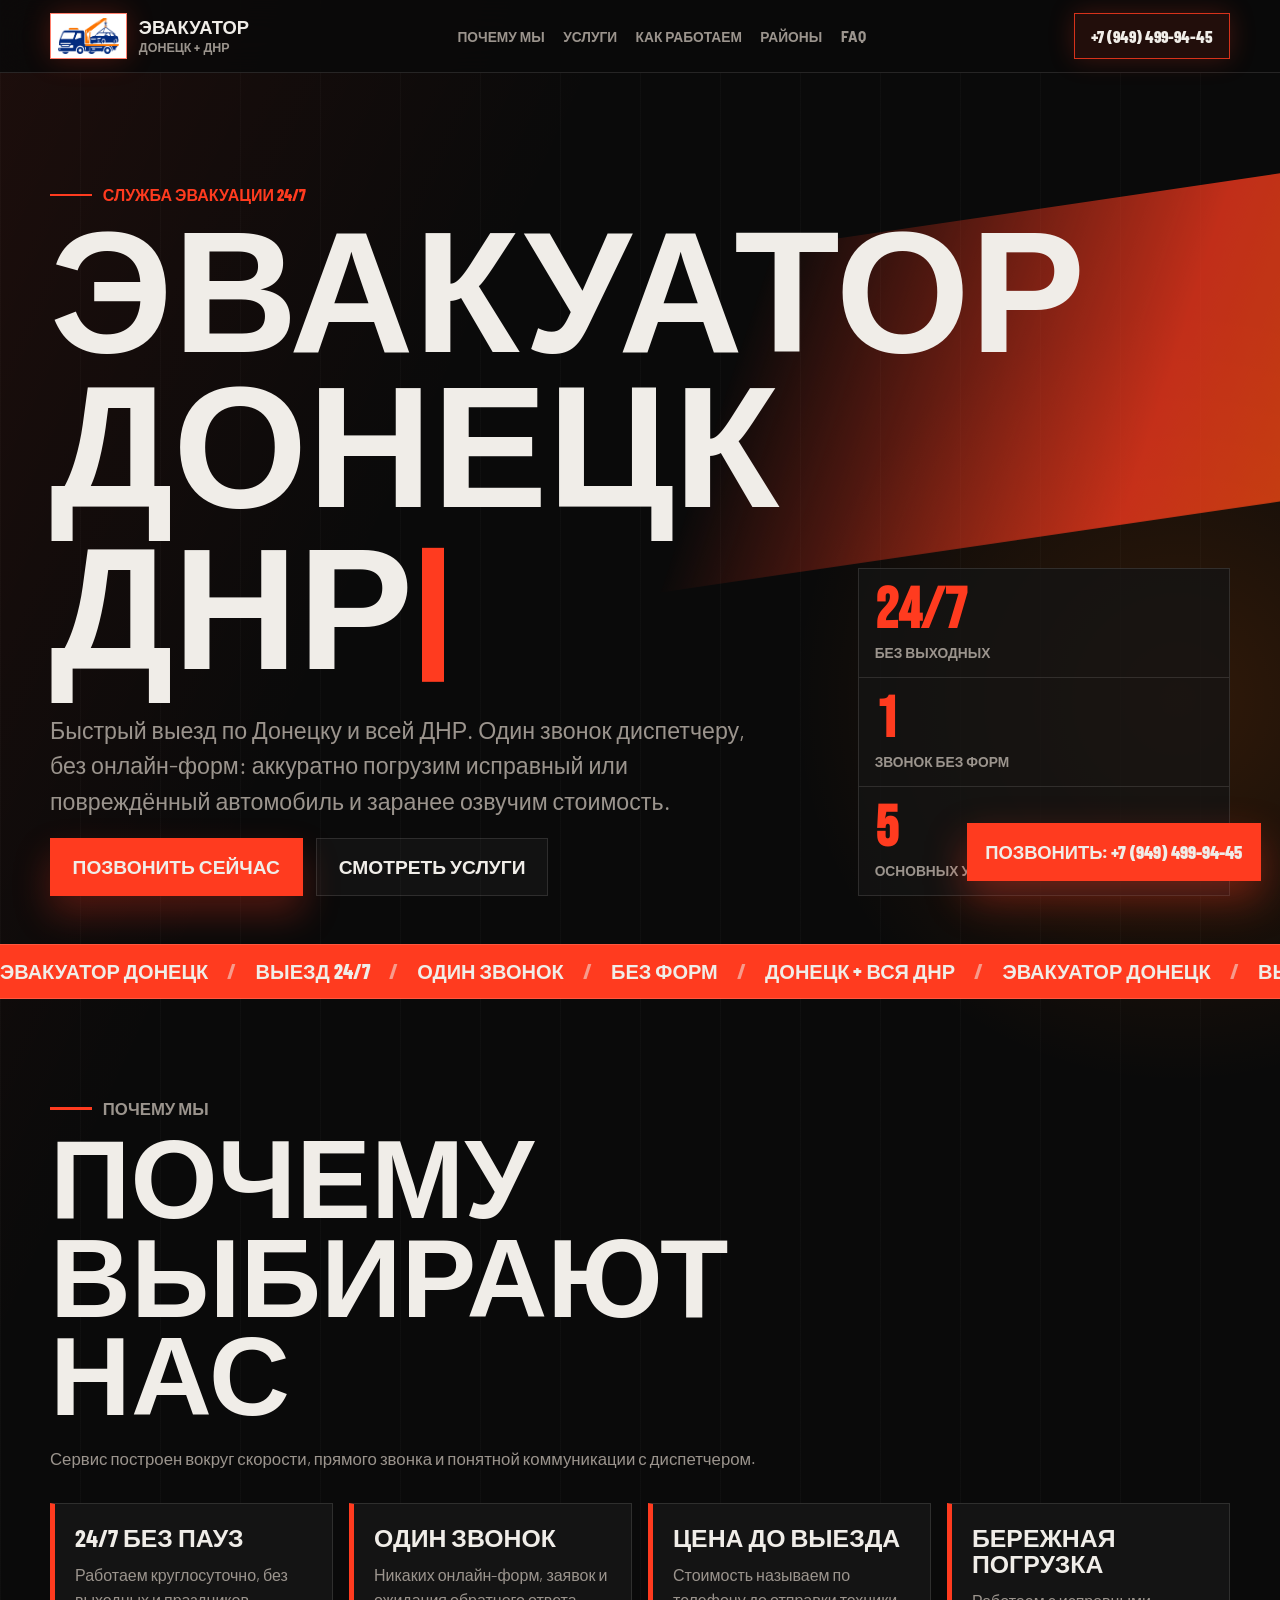
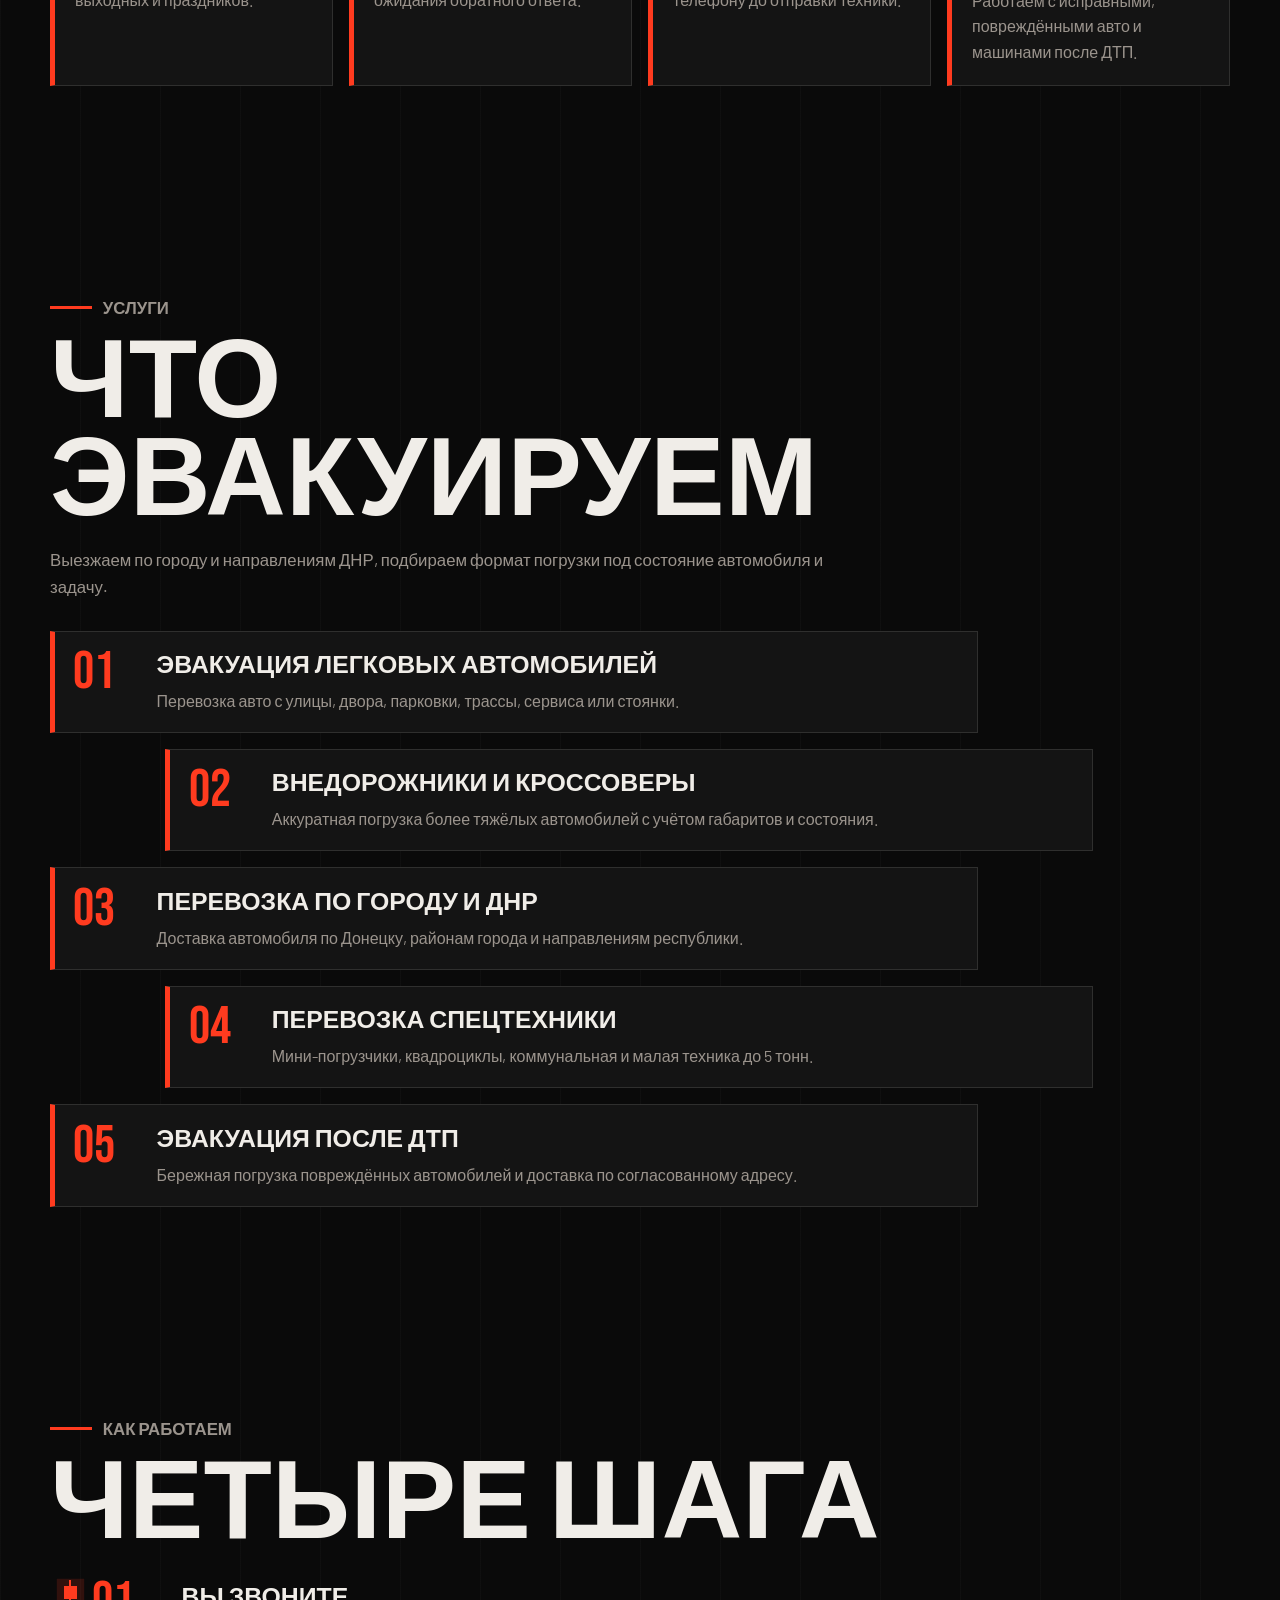
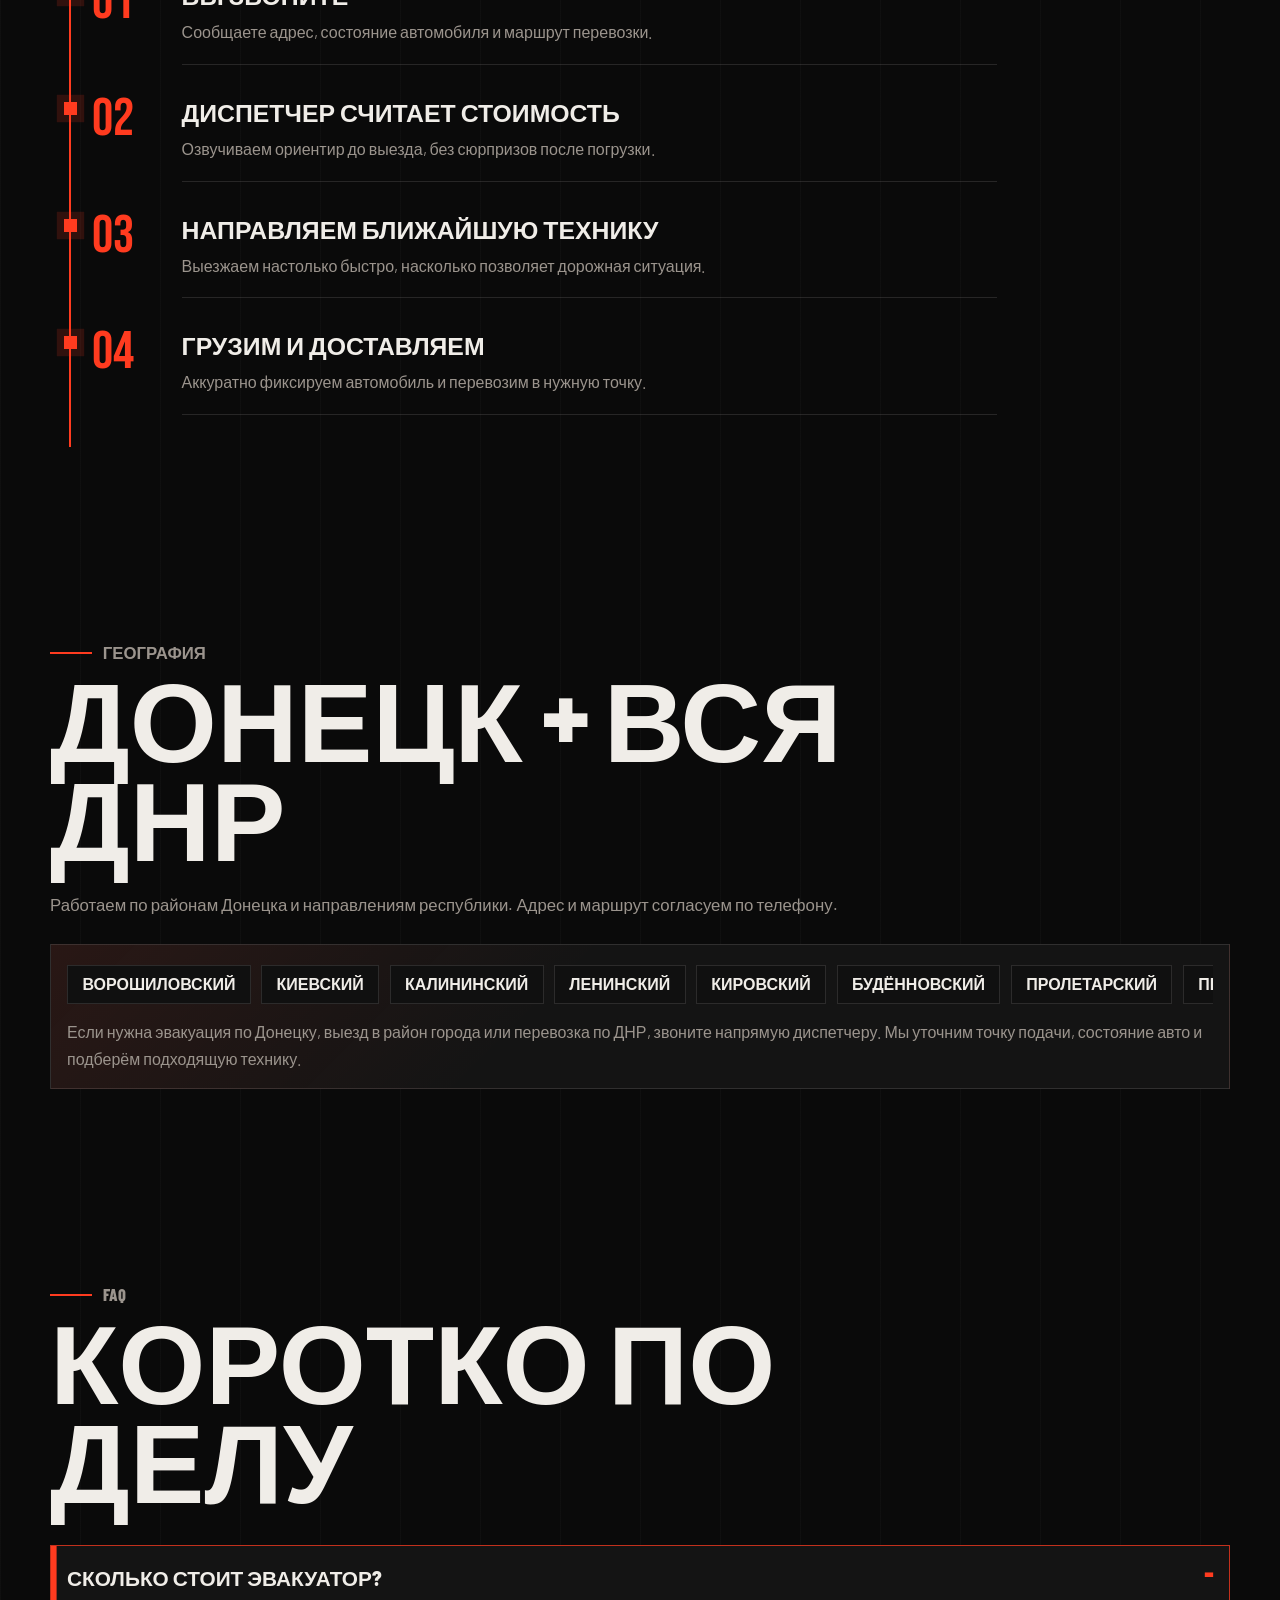
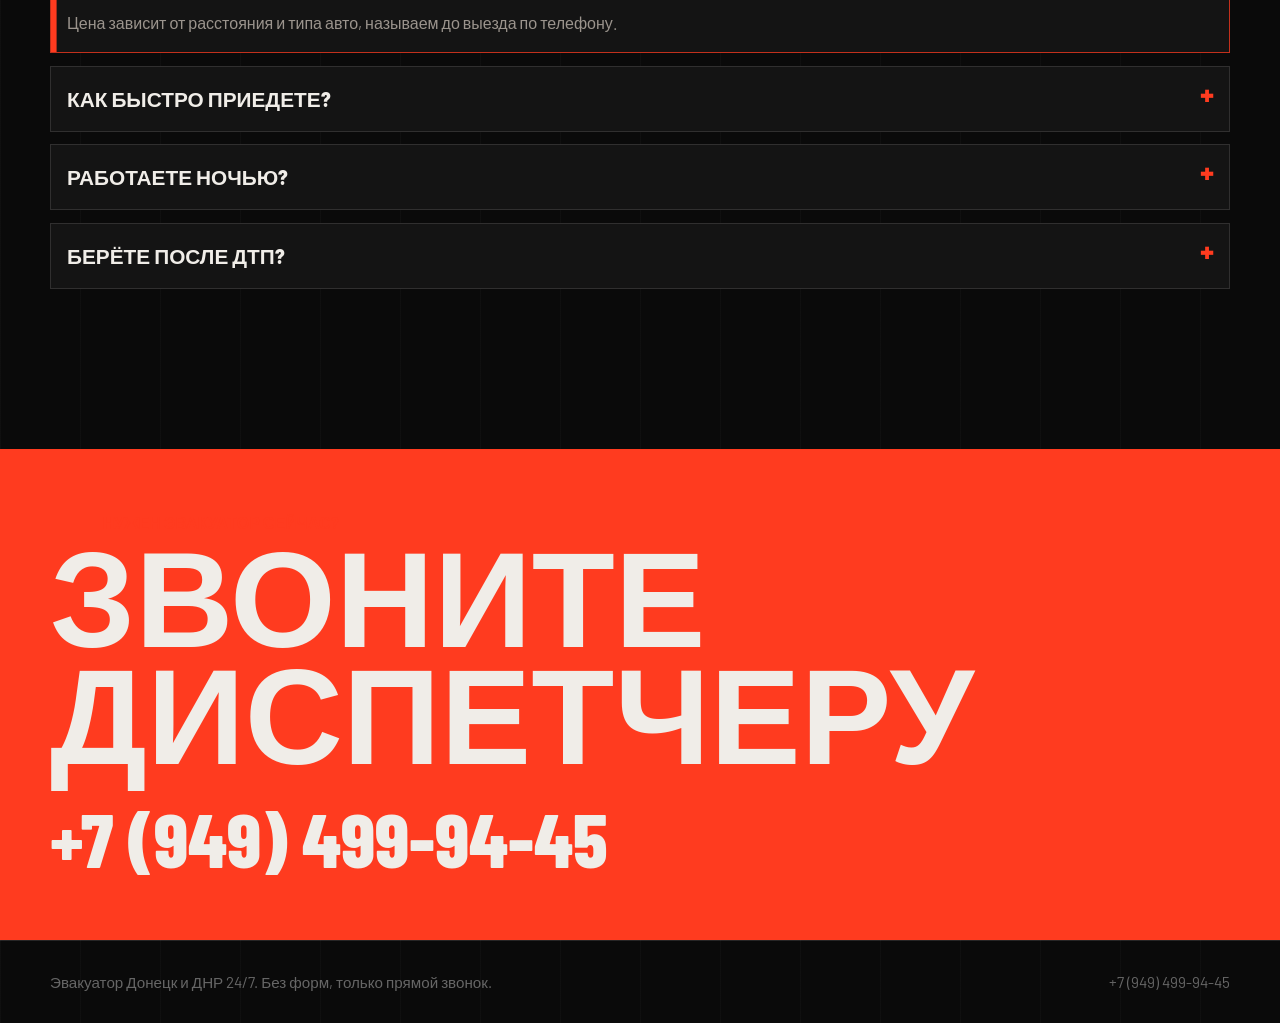
==== index.html @ bfc5733e "Point site metadata to evakuatordn.ru" ====
<!DOCTYPE html>
<html lang="ru">
<head>
  <meta charset="UTF-8">
  <meta name="viewport" content="width=device-width, initial-scale=1.0">
  <title>Эвакуатор Донецк и ДНР 24/7 | +7 (949) 499-94-45</title>
  <meta name="description" content="Эвакуатор в Донецке и по всей ДНР 24/7. Легковые авто, кроссоверы, спецтехника до 5 тонн, эвакуация после ДТП. Один звонок: +7 (949) 499-94-45.">
  <meta name="robots" content="index,follow">
  <meta name="theme-color" content="#0a0a0a">
  <link rel="canonical" href="https://evakuatordn.ru/">
  <meta property="og:locale" content="ru_RU">
  <meta property="og:type" content="website">
  <meta property="og:title" content="Эвакуатор Донецк и ДНР 24/7">
  <meta property="og:description" content="Быстрый выезд, честная стоимость до выезда, аккуратная погрузка. Телефон: +7 (949) 499-94-45.">
  <meta property="og:url" content="https://evakuatordn.ru/">
  <meta property="og:site_name" content="Эвакуатор Донецк и ДНР">
  <meta property="og:image" content="assets/client-logo.png">
  <meta name="twitter:card" content="summary">
  <meta name="twitter:title" content="Эвакуатор Донецк и ДНР 24/7">
  <meta name="twitter:description" content="Один звонок, без форм и заявок. +7 (949) 499-94-45.">
  <link rel="icon" href="favicon.ico" sizes="any">
  <link rel="shortcut icon" href="favicon.ico" type="image/x-icon">
  <link rel="icon" type="image/png" sizes="120x120" href="favicon-120x120.png">
  <link rel="icon" type="image/png" sizes="48x48" href="favicon-48x48.png">
  <link rel="icon" type="image/png" sizes="32x32" href="favicon-32x32.png">
  <link rel="icon" type="image/png" sizes="16x16" href="favicon-16x16.png">
  <link rel="apple-touch-icon" sizes="180x180" href="apple-touch-icon.png">
  <link rel="manifest" href="site.webmanifest">
  <link rel="preconnect" href="https://fonts.googleapis.com">
  <link rel="preconnect" href="https://fonts.gstatic.com" crossorigin>
  <link href="https://fonts.googleapis.com/css2?family=Barlow:wght@400;500;600;700;800&family=Barlow+Condensed:wght@600;700;800&family=Bebas+Neue&display=swap" rel="stylesheet">
  <script type="application/ld+json">
    {
      "@context": "https://schema.org",
      "@type": "LocalBusiness",
      "name": "Эвакуатор Донецк и ДНР 24/7",
      "telephone": "+79494999445",
      "areaServed": ["Донецк", "ДНР"],
      "openingHours": "Mo-Su 00:00-23:59",
      "description": "Круглосуточная служба эвакуации автомобилей в Донецке и по всей ДНР.",
      "url": "https://evakuatordn.ru/"
    }
  </script>
  <style>
    :root {
      --bg: #0a0a0a;
      --surface: #141414;
      --surface-2: #1e1e1e;
      --red: #ff3b1f;
      --orange: #ff6b00;
      --text: #f0ede8;
      --muted: #9b948d;
      --dim: #666;
      --line: rgba(240, 237, 232, 0.12);
      --shadow: 0 26px 70px rgba(0, 0, 0, 0.45);
      --container: 1180px;
    }

    * {
      box-sizing: border-box;
    }

    html {
      scroll-behavior: smooth;
      background: var(--bg);
    }

    body {
      margin: 0;
      min-width: 320px;
      overflow-x: hidden;
      color: var(--text);
      font-family: "Barlow", Arial, sans-serif;
      background:
        linear-gradient(115deg, rgba(255, 59, 31, 0.08), transparent 36rem),
        repeating-linear-gradient(90deg, rgba(255, 255, 255, 0.025) 0 1px, transparent 1px 5rem),
        radial-gradient(circle at 92% 12%, rgba(255, 107, 0, 0.16), transparent 24rem),
        var(--bg);
    }

    body::before {
      content: "";
      position: fixed;
      inset: 0;
      z-index: -1;
      pointer-events: none;
      background:
        linear-gradient(135deg, transparent 0 48%, rgba(255, 59, 31, 0.12) 48% 49.4%, transparent 49.4% 100%),
        linear-gradient(45deg, transparent 0 61%, rgba(255, 107, 0, 0.08) 61% 62.2%, transparent 62.2% 100%);
      opacity: 0.82;
    }

    a {
      color: inherit;
      text-decoration: none;
    }

    button {
      font: inherit;
    }

    p,
    h1,
    h2,
    h3 {
      margin: 0;
    }

    .wrap {
      width: min(var(--container), calc(100% - 1.5rem));
      margin: 0 auto;
    }

    .site-header {
      position: sticky;
      top: 0;
      z-index: 20;
      border-bottom: 1px solid var(--line);
      background: rgba(10, 10, 10, 0.86);
      backdrop-filter: blur(18px);
    }

    .header-inner {
      display: flex;
      align-items: center;
      justify-content: space-between;
      gap: 1rem;
      min-height: 4.5rem;
    }

    .brand {
      display: inline-flex;
      align-items: center;
      gap: 0.75rem;
      min-width: 0;
    }

    .brand-mark {
      display: grid;
      place-items: center;
      width: 4.8rem;
      height: 2.85rem;
      flex: 0 0 4.8rem;
      border: 1px solid rgba(255, 59, 31, 0.65);
      background: #fff;
      box-shadow: 0 0 28px rgba(255, 59, 31, 0.24);
    }

    .brand svg {
      width: 1.55rem;
      height: 1.55rem;
      fill: none;
      stroke: var(--text);
      stroke-width: 2.2;
      stroke-linecap: round;
      stroke-linejoin: round;
    }

    .brand-mark img {
      width: 4.25rem;
      height: 2.25rem;
      object-fit: contain;
      display: block;
    }

    .brand-text {
      display: grid;
      line-height: 1;
    }

    .brand-text strong {
      font-family: "Barlow Condensed", Arial, sans-serif;
      font-size: 1.15rem;
      text-transform: uppercase;
    }

    .brand-text span {
      margin-top: 0.28rem;
      color: var(--muted);
      font-size: 0.78rem;
      font-weight: 700;
      text-transform: uppercase;
    }

    .nav {
      display: none;
      align-items: center;
      gap: 1.15rem;
      color: var(--muted);
      font-size: 0.86rem;
      font-weight: 800;
      text-transform: uppercase;
    }

    .nav a {
      transition: color 0.2s ease;
    }

    .nav a:hover,
    .nav a:focus-visible {
      color: var(--text);
    }

    .call-link {
      display: inline-flex;
      align-items: center;
      justify-content: center;
      min-height: 2.8rem;
      padding: 0.78rem 1rem;
      border: 1px solid rgba(255, 59, 31, 0.82);
      background: rgba(255, 59, 31, 0.1);
      color: var(--text);
      font-family: "Barlow Condensed", Arial, sans-serif;
      font-size: 1.05rem;
      font-weight: 800;
      box-shadow: 0 0 26px rgba(255, 59, 31, 0.22);
      white-space: nowrap;
      transition: transform 0.2s ease, background 0.2s ease, border-color 0.2s ease;
    }

    .call-link:hover,
    .call-link:focus-visible {
      transform: translateY(-2px);
      background: var(--red);
      border-color: var(--red);
    }

    .hero {
      position: relative;
      min-height: calc(100svh - 4.5rem);
      display: grid;
      align-content: center;
      padding: clamp(3rem, 11vw, 7rem) 0 3rem;
      overflow: hidden;
    }

    .hero::before {
      content: "";
      position: absolute;
      top: 12%;
      right: -26%;
      width: 68%;
      height: 40%;
      background: linear-gradient(90deg, transparent, var(--red), var(--orange));
      transform: skewX(-26deg) rotate(-9deg);
      opacity: 0.75;
      filter: blur(0.2px);
    }

    .hero-grid {
      position: relative;
      z-index: 1;
      display: grid;
      gap: 2rem;
    }

    .hero-copy {
      display: grid;
      align-content: center;
      gap: 1.1rem;
    }

    .kicker {
      display: inline-flex;
      align-items: center;
      gap: 0.7rem;
      color: var(--red);
      font-family: "Barlow Condensed", Arial, sans-serif;
      font-size: 1rem;
      font-weight: 800;
      text-transform: uppercase;
    }

    .kicker::before {
      content: "";
      width: 2.6rem;
      height: 0.18rem;
      background: var(--red);
    }

    .hero h1 {
      max-width: 10.5ch;
      font-family: "Bebas Neue", Impact, sans-serif;
      font-size: clamp(4.6rem, 15.5vw, 10.8rem);
      line-height: 0.9;
      text-transform: uppercase;
    }

    .cursor {
      display: inline-block;
      width: 0.13em;
      height: 0.78em;
      margin-left: 0.05em;
      background: var(--red);
      animation: blink 0.85s step-end infinite;
      transform: translateY(0.08em);
    }

    .hero-lead {
      max-width: 46rem;
      color: var(--muted);
      font-size: clamp(1.08rem, 3.4vw, 1.45rem);
      line-height: 1.55;
    }

    .hero-actions {
      display: flex;
      flex-wrap: wrap;
      gap: 0.85rem;
    }

    .btn {
      display: inline-flex;
      align-items: center;
      justify-content: center;
      min-height: 3.65rem;
      padding: 1rem 1.35rem;
      border: 1px solid transparent;
      font-family: "Barlow Condensed", Arial, sans-serif;
      font-size: 1.2rem;
      font-weight: 800;
      text-transform: uppercase;
      transition: transform 0.2s ease, border-color 0.2s ease, background 0.2s ease;
    }

    .btn-primary {
      background: var(--red);
      color: var(--text);
      box-shadow: 0 18px 36px rgba(255, 59, 31, 0.28);
    }

    .btn-secondary {
      border-color: var(--line);
      background: rgba(255, 255, 255, 0.03);
      color: var(--text);
    }

    .btn:hover,
    .btn:focus-visible {
      transform: translateY(-3px);
      border-color: var(--red);
    }

    .hero-stats {
      display: grid;
      grid-template-columns: repeat(3, minmax(0, 1fr));
      border: 1px solid var(--line);
      background: rgba(20, 20, 20, 0.78);
    }

    .hero-stat {
      padding: 1rem;
      border-right: 1px solid var(--line);
    }

    .hero-stat:last-child {
      border-right: 0;
    }

    .hero-stat strong {
      display: block;
      color: var(--red);
      font-family: "Bebas Neue", Impact, sans-serif;
      font-size: clamp(2rem, 7vw, 3.6rem);
      line-height: 0.9;
    }

    .hero-stat span {
      display: block;
      margin-top: 0.45rem;
      color: var(--muted);
      font-size: 0.86rem;
      font-weight: 700;
      text-transform: uppercase;
    }

    .marquee {
      overflow: hidden;
      border-block: 1px solid rgba(255, 255, 255, 0.14);
      background: var(--red);
      color: var(--text);
    }

    .marquee-track {
      display: flex;
      width: max-content;
      animation: marquee 18s linear infinite;
      will-change: transform;
    }

    .marquee-group {
      display: flex;
      align-items: center;
      gap: 1.2rem;
      padding: 0.9rem 1.2rem 0.82rem 0;
      flex: 0 0 auto;
      font-family: "Barlow Condensed", Arial, sans-serif;
      font-size: 1.25rem;
      font-weight: 800;
      text-transform: uppercase;
      white-space: nowrap;
    }

    .marquee-group span::after {
      content: "/";
      margin-left: 1.2rem;
      color: rgba(240, 237, 232, 0.54);
    }

    section {
      padding: clamp(3.5rem, 10vw, 6rem) 0;
      scroll-margin-top: 5.2rem;
    }

    .section-head {
      display: grid;
      gap: 0.85rem;
      max-width: 52rem;
      margin-bottom: 1.6rem;
    }

    .section-head h2 {
      font-family: "Bebas Neue", Impact, sans-serif;
      font-size: clamp(3rem, 12vw, 7rem);
      line-height: 0.88;
      text-transform: uppercase;
    }

    .section-head p {
      color: var(--muted);
      font-size: 1.05rem;
      line-height: 1.65;
    }

    .why-row,
    .services-list {
      display: flex;
      gap: 1rem;
      overflow-x: auto;
      padding: 0.25rem 0 1rem;
      scroll-snap-type: x mandatory;
    }

    .why-row::-webkit-scrollbar,
    .services-list::-webkit-scrollbar {
      height: 0.55rem;
    }

    .why-row::-webkit-scrollbar-thumb,
    .services-list::-webkit-scrollbar-thumb {
      background: var(--red);
    }

    .why-card,
    .service-card {
      position: relative;
      min-width: min(20rem, 84vw);
      scroll-snap-align: start;
      border: 1px solid var(--line);
      border-left: 0.35rem solid var(--red);
      background: var(--surface);
      transition: transform 0.22s ease, border-color 0.22s ease, background 0.22s ease;
    }

    .why-card {
      padding: 1.25rem;
    }

    .why-card:hover,
    .service-card:hover {
      transform: translateX(0.35rem);
      border-left-color: var(--orange);
      background: var(--surface-2);
    }

    .why-card strong,
    .service-card h3 {
      display: block;
      font-family: "Barlow Condensed", Arial, sans-serif;
      font-size: 1.55rem;
      line-height: 1.05;
      text-transform: uppercase;
    }

    .why-card p,
    .service-card p {
      margin-top: 0.75rem;
      color: var(--muted);
      line-height: 1.6;
    }

    .service-card {
      display: grid;
      grid-template-columns: 4.2rem minmax(0, 1fr);
      gap: 1rem;
      min-width: min(31rem, 88vw);
      padding: 1.15rem;
    }

    .service-num,
    .timeline-num {
      color: var(--red);
      font-family: "Bebas Neue", Impact, sans-serif;
      font-size: 3.3rem;
      line-height: 0.85;
    }

    .timeline {
      display: grid;
      gap: 0;
      border-left: 2px solid var(--red);
      margin-left: 1.2rem;
    }

    .timeline-item {
      position: relative;
      display: grid;
      grid-template-columns: 4.6rem minmax(0, 1fr);
      gap: 1rem;
      padding: 0 0 2rem 1.3rem;
    }

    .timeline-item::before {
      content: "";
      position: absolute;
      left: -0.47rem;
      top: 0.35rem;
      width: 0.82rem;
      height: 0.82rem;
      background: var(--red);
      box-shadow: 0 0 0 0.45rem rgba(255, 59, 31, 0.16);
    }

    .timeline-copy {
      padding-bottom: 1.2rem;
      border-bottom: 1px solid var(--line);
    }

    .timeline-copy h3 {
      font-family: "Barlow Condensed", Arial, sans-serif;
      font-size: 1.55rem;
      text-transform: uppercase;
    }

    .timeline-copy p {
      margin-top: 0.5rem;
      color: var(--muted);
      line-height: 1.6;
    }

    .coverage-panel {
      border: 1px solid var(--line);
      background:
        linear-gradient(135deg, rgba(255, 59, 31, 0.09), transparent 42%),
        var(--surface);
      padding: 1rem;
    }

    .districts {
      display: flex;
      gap: 0.65rem;
      overflow-x: auto;
      padding: 0.2rem 0 0.95rem;
      white-space: nowrap;
    }

    .districts span {
      display: inline-flex;
      align-items: center;
      min-height: 2.45rem;
      padding: 0.55rem 0.9rem;
      border: 1px solid var(--line);
      background: #101010;
      color: var(--text);
      font-family: "Barlow Condensed", Arial, sans-serif;
      font-weight: 800;
      text-transform: uppercase;
    }

    .coverage-panel p {
      color: var(--muted);
      line-height: 1.65;
    }

    .faq-list {
      display: grid;
      gap: 0.8rem;
    }

    .faq-item {
      border: 1px solid var(--line);
      background: var(--surface);
    }

    .faq-item summary {
      position: relative;
      display: flex;
      align-items: center;
      justify-content: space-between;
      gap: 1rem;
      padding: 1rem;
      cursor: pointer;
      font-family: "Barlow Condensed", Arial, sans-serif;
      font-size: 1.3rem;
      font-weight: 800;
      text-transform: uppercase;
      list-style: none;
    }

    .faq-item summary::-webkit-details-marker {
      display: none;
    }

    .faq-item summary::after {
      content: "+";
      color: var(--red);
      font-family: "Bebas Neue", Impact, sans-serif;
      font-size: 2rem;
      line-height: 1;
    }

    .faq-item[open] {
      border-color: rgba(255, 59, 31, 0.74);
      box-shadow: inset 0.35rem 0 0 var(--red);
    }

    .faq-item[open] summary::after {
      content: "-";
    }

    .faq-item p {
      padding: 0 1rem 1rem;
      color: var(--muted);
      line-height: 1.6;
    }

    .final-cta {
      margin: clamp(2rem, 7vw, 4rem) 0 0;
      padding: clamp(2rem, 8vw, 4rem) 0;
      background: var(--red);
      color: var(--text);
    }

    .cta-inner {
      display: grid;
      gap: 1rem;
    }

    .final-cta h2 {
      font-family: "Bebas Neue", Impact, sans-serif;
      font-size: clamp(3.2rem, 14vw, 8.5rem);
      line-height: 0.86;
      text-transform: uppercase;
    }

    .final-phone {
      display: inline-flex;
      width: max-content;
      max-width: 100%;
      color: var(--text);
      font-family: "Barlow Condensed", Arial, sans-serif;
      font-size: clamp(2rem, 8vw, 4.8rem);
      font-weight: 800;
      line-height: 1;
      overflow-wrap: anywhere;
    }

    .site-footer {
      padding: 2rem 0 6rem;
      border-top: 1px solid var(--line);
      color: var(--dim);
      font-size: 0.95rem;
    }

    .footer-inner {
      display: grid;
      gap: 0.65rem;
    }

    .mobile-call {
      position: fixed;
      left: auto;
      right: 1rem;
      bottom: 1rem;
      z-index: 30;
      display: inline-flex;
      align-items: center;
      justify-content: center;
      min-height: 3.6rem;
      padding: 0.9rem 1.15rem;
      background: var(--red);
      color: var(--text);
      font-family: "Barlow Condensed", Arial, sans-serif;
      font-size: 1.15rem;
      font-weight: 800;
      text-transform: uppercase;
      white-space: nowrap;
      box-shadow: 0 18px 40px rgba(255, 59, 31, 0.38);
      transition: transform 0.2s ease, background 0.2s ease;
    }

    .mobile-call:hover,
    .mobile-call:focus-visible {
      transform: translateY(-3px);
      background: #e62a14;
    }

    .reveal {
      opacity: 0;
      transform: translateY(1.6rem);
      transition: opacity 0.55s ease, transform 0.55s ease;
    }

    .reveal.is-visible {
      opacity: 1;
      transform: translateY(0);
    }

    @keyframes marquee {
      from {
        transform: translateX(0);
      }

      to {
        transform: translateX(-25%);
      }
    }

    @keyframes blink {
      0%,
      48% {
        opacity: 1;
      }

      49%,
      100% {
        opacity: 0;
      }
    }

    @media (min-width: 760px) {
      .wrap {
        width: min(var(--container), calc(100% - 3rem));
      }

      .nav {
        display: flex;
      }

      .hero-grid {
        grid-template-columns: minmax(0, 1fr) minmax(18rem, 0.48fr);
        align-items: end;
      }

      .hero-stats {
        align-self: end;
        grid-template-columns: 1fr;
      }

      .hero-stat {
        border-right: 0;
        border-bottom: 1px solid var(--line);
      }

      .hero-stat:last-child {
        border-bottom: 0;
      }

      .why-card {
        min-width: 16rem;
      }

      .timeline {
        max-width: 58rem;
      }

      .site-footer {
        padding-bottom: 2rem;
      }

      .footer-inner {
        grid-template-columns: 1fr auto;
        align-items: center;
      }

      .mobile-call {
        right: 1.2rem;
        bottom: 1.2rem;
      }
    }

    @media (max-width: 520px) {
      .wrap {
        width: min(var(--container), calc(100% - 1.5rem));
      }

      .header-inner {
        gap: 0.55rem;
      }

      .brand {
        gap: 0.55rem;
      }

      .brand-mark {
        width: 3.65rem;
        height: 2.35rem;
        flex-basis: 3.65rem;
      }

      .brand-mark img {
        width: 3.2rem;
        height: 1.9rem;
      }

      .brand-text strong {
        font-size: 1rem;
      }

      .brand-text span {
        font-size: 0.7rem;
      }

      .call-link {
        flex: 0 1 auto;
        min-width: 0;
        max-width: 10.4rem;
        padding: 0.62rem 0.68rem;
        font-size: 0.9rem;
      }

      .hero h1 {
        max-width: 8ch;
        font-size: clamp(4.35rem, 18.5vw, 5rem);
      }

      .hero-lead {
        max-width: 21rem;
      }

      .hero-actions {
        max-width: 18rem;
      }

      .mobile-call {
        left: 0;
        right: 0;
        bottom: 0;
        width: auto;
        min-height: 4.35rem;
        font-size: 1.05rem;
      }
    }

    @media (min-width: 1080px) {
      .why-row {
        overflow: visible;
      }

      .why-card {
        flex: 1 1 0;
        min-width: 0;
      }

      .services-list {
        flex-direction: column;
        overflow: visible;
      }

      .service-card {
        width: min(100%, 58rem);
      }

      .service-card:nth-child(even) {
        margin-left: min(9vw, 8rem);
      }
    }

    @media (prefers-reduced-motion: reduce) {
      *,
      *::before,
      *::after {
        animation-duration: 0.01ms !important;
        animation-iteration-count: 1 !important;
        transition-duration: 0.01ms !important;
      }

      html {
        scroll-behavior: auto;
      }

      .reveal {
        opacity: 1;
        transform: none;
      }
    }
  </style>
</head>
<body>
  <header class="site-header">
    <div class="wrap header-inner">
      <a class="brand" href="#hero" aria-label="Эвакуатор Донецк и ДНР">
        <span class="brand-mark" aria-hidden="true">
          <img src="assets/client-logo.png" alt="">
        </span>
        <span class="brand-text">
          <strong>Эвакуатор</strong>
          <span>Донецк + ДНР</span>
        </span>
      </a>

      <nav class="nav" aria-label="Навигация">
        <a href="#why">Почему мы</a>
        <a href="#services">Услуги</a>
        <a href="#how">Как работаем</a>
        <a href="#coverage">Районы</a>
        <a href="#faq">FAQ</a>
      </nav>

      <a class="call-link" href="tel:+79494999445">+7 (949) 499-94-45</a>
    </div>
  </header>

  <main>
    <section class="hero" id="hero">
      <div class="wrap hero-grid">
        <div class="hero-copy">
          <p class="kicker">Служба эвакуации 24/7</p>
          <h1>Эвакуатор Донецк ДНР<span class="cursor" aria-hidden="true"></span></h1>
          <p class="hero-lead">Быстрый выезд по Донецку и всей ДНР. Один звонок диспетчеру, без онлайн-форм: аккуратно погрузим исправный или повреждённый автомобиль и заранее озвучим стоимость.</p>
          <div class="hero-actions">
            <a class="btn btn-primary" href="tel:+79494999445">Позвонить сейчас</a>
            <a class="btn btn-secondary" href="#services">Смотреть услуги</a>
          </div>
        </div>

        <div class="hero-stats" aria-label="Ключевые показатели">
          <div class="hero-stat">
            <strong>24/7</strong>
            <span>Без выходных</span>
          </div>
          <div class="hero-stat">
            <strong>1</strong>
            <span>Звонок без форм</span>
          </div>
          <div class="hero-stat">
            <strong>5</strong>
            <span>Основных услуг</span>
          </div>
        </div>
      </div>
    </section>

    <div class="marquee" aria-label="Бегущая строка">
      <div class="marquee-track">
        <div class="marquee-group">
          <span>Эвакуатор Донецк</span>
          <span>Выезд 24/7</span>
          <span>Один звонок</span>
          <span>Без форм</span>
          <span>Донецк + вся ДНР</span>
        </div>
        <div class="marquee-group" aria-hidden="true">
          <span>Эвакуатор Донецк</span>
          <span>Выезд 24/7</span>
          <span>Один звонок</span>
          <span>Без форм</span>
          <span>Донецк + вся ДНР</span>
        </div>
        <div class="marquee-group" aria-hidden="true">
          <span>Эвакуатор Донецк</span>
          <span>Выезд 24/7</span>
          <span>Один звонок</span>
          <span>Без форм</span>
          <span>Донецк + вся ДНР</span>
        </div>
        <div class="marquee-group" aria-hidden="true">
          <span>Эвакуатор Донецк</span>
          <span>Выезд 24/7</span>
          <span>Один звонок</span>
          <span>Без форм</span>
          <span>Донецк + вся ДНР</span>
        </div>
      </div>
    </div>

    <section id="why" class="reveal">
      <div class="wrap">
        <div class="section-head">
          <p class="kicker">Почему мы</p>
          <h2>Почему выбирают нас</h2>
          <p>Сервис построен вокруг скорости, прямого звонка и понятной коммуникации с диспетчером.</p>
        </div>

        <div class="why-row">
          <article class="why-card">
            <strong>24/7 без пауз</strong>
            <p>Работаем круглосуточно, без выходных и праздников.</p>
          </article>
          <article class="why-card">
            <strong>Один звонок</strong>
            <p>Никаких онлайн-форм, заявок и ожидания обратного ответа.</p>
          </article>
          <article class="why-card">
            <strong>Цена до выезда</strong>
            <p>Стоимость называем по телефону до отправки техники.</p>
          </article>
          <article class="why-card">
            <strong>Бережная погрузка</strong>
            <p>Работаем с исправными, повреждёнными авто и машинами после ДТП.</p>
          </article>
        </div>
      </div>
    </section>

    <section id="services" class="reveal">
      <div class="wrap">
        <div class="section-head">
          <p class="kicker">Услуги</p>
          <h2>Что эвакуируем</h2>
          <p>Выезжаем по городу и направлениям ДНР, подбираем формат погрузки под состояние автомобиля и задачу.</p>
        </div>

        <div class="services-list">
          <article class="service-card">
            <span class="service-num">01</span>
            <div>
              <h3>Эвакуация легковых автомобилей</h3>
              <p>Перевозка авто с улицы, двора, парковки, трассы, сервиса или стоянки.</p>
            </div>
          </article>
          <article class="service-card">
            <span class="service-num">02</span>
            <div>
              <h3>Внедорожники и кроссоверы</h3>
              <p>Аккуратная погрузка более тяжёлых автомобилей с учётом габаритов и состояния.</p>
            </div>
          </article>
          <article class="service-card">
            <span class="service-num">03</span>
            <div>
              <h3>Перевозка по городу и ДНР</h3>
              <p>Доставка автомобиля по Донецку, районам города и направлениям республики.</p>
            </div>
          </article>
          <article class="service-card">
            <span class="service-num">04</span>
            <div>
              <h3>Перевозка спецтехники</h3>
              <p>Мини-погрузчики, квадроциклы, коммунальная и малая техника до 5 тонн.</p>
            </div>
          </article>
          <article class="service-card">
            <span class="service-num">05</span>
            <div>
              <h3>Эвакуация после ДТП</h3>
              <p>Бережная погрузка повреждённых автомобилей и доставка по согласованному адресу.</p>
            </div>
          </article>
        </div>
      </div>
    </section>

    <section id="how" class="reveal">
      <div class="wrap">
        <div class="section-head">
          <p class="kicker">Как работаем</p>
          <h2>Четыре шага</h2>
        </div>

        <div class="timeline">
          <article class="timeline-item">
            <span class="timeline-num">01</span>
            <div class="timeline-copy">
              <h3>Вы звоните</h3>
              <p>Сообщаете адрес, состояние автомобиля и маршрут перевозки.</p>
            </div>
          </article>
          <article class="timeline-item">
            <span class="timeline-num">02</span>
            <div class="timeline-copy">
              <h3>Диспетчер считает стоимость</h3>
              <p>Озвучиваем ориентир до выезда, без сюрпризов после погрузки.</p>
            </div>
          </article>
          <article class="timeline-item">
            <span class="timeline-num">03</span>
            <div class="timeline-copy">
              <h3>Направляем ближайшую технику</h3>
              <p>Выезжаем настолько быстро, насколько позволяет дорожная ситуация.</p>
            </div>
          </article>
          <article class="timeline-item">
            <span class="timeline-num">04</span>
            <div class="timeline-copy">
              <h3>Грузим и доставляем</h3>
              <p>Аккуратно фиксируем автомобиль и перевозим в нужную точку.</p>
            </div>
          </article>
        </div>
      </div>
    </section>

    <section id="coverage" class="reveal">
      <div class="wrap">
        <div class="section-head">
          <p class="kicker">География</p>
          <h2>Донецк + вся ДНР</h2>
          <p>Работаем по районам Донецка и направлениям республики. Адрес и маршрут согласуем по телефону.</p>
        </div>

        <div class="coverage-panel">
          <div class="districts" aria-label="Районы Донецка">
            <span>Ворошиловский</span>
            <span>Киевский</span>
            <span>Калининский</span>
            <span>Ленинский</span>
            <span>Кировский</span>
            <span>Будённовский</span>
            <span>Пролетарский</span>
            <span>Петровский</span>
          </div>
          <p>Если нужна эвакуация по Донецку, выезд в район города или перевозка по ДНР, звоните напрямую диспетчеру. Мы уточним точку подачи, состояние авто и подберём подходящую технику.</p>
        </div>
      </div>
    </section>

    <section id="faq" class="reveal">
      <div class="wrap">
        <div class="section-head">
          <p class="kicker">FAQ</p>
          <h2>Коротко по делу</h2>
        </div>

        <div class="faq-list">
          <details class="faq-item" open>
            <summary>Сколько стоит эвакуатор?</summary>
            <p>Цена зависит от расстояния и типа авто, называем до выезда по телефону.</p>
          </details>
          <details class="faq-item">
            <summary>Как быстро приедете?</summary>
            <p>Направляем ближайшую технику сразу после звонка.</p>
          </details>
          <details class="faq-item">
            <summary>Работаете ночью?</summary>
            <p>Да, 24/7 без исключений.</p>
          </details>
          <details class="faq-item">
            <summary>Берёте после ДТП?</summary>
            <p>Да, аккуратно грузим повреждённые авто.</p>
          </details>
        </div>
      </div>
    </section>

    <section id="cta" class="final-cta">
      <div class="wrap cta-inner">
        <p class="kicker">Нужен эвакуатор сейчас?</p>
        <h2>Звоните диспетчеру</h2>
        <a class="final-phone" href="tel:+79494999445">+7 (949) 499-94-45</a>
      </div>
    </section>
  </main>

  <footer class="site-footer">
    <div class="wrap footer-inner">
      <span>Эвакуатор Донецк и ДНР 24/7. Без форм, только прямой звонок.</span>
      <a href="tel:+79494999445">+7 (949) 499-94-45</a>
    </div>
  </footer>

  <a class="mobile-call" href="tel:+79494999445">Позвонить: +7 (949) 499-94-45</a>

  <script>
    const revealItems = document.querySelectorAll(".reveal");
    const observer = new IntersectionObserver(
      (entries) => {
        entries.forEach((entry) => {
          if (entry.isIntersecting) {
            entry.target.classList.add("is-visible");
            observer.unobserve(entry.target);
          }
        });
      },
      { threshold: 0.14, rootMargin: "0px 0px -8% 0px" }
    );

    revealItems.forEach((item) => observer.observe(item));

    document.querySelectorAll('a[href^="#"]').forEach((link) => {
      link.addEventListener("click", (event) => {
        const target = document.querySelector(link.getAttribute("href"));

        if (!target) {
          return;
        }

        event.preventDefault();
        target.scrollIntoView({ behavior: "smooth", block: "start" });
      });
    });
  </script>
</body>
</html>
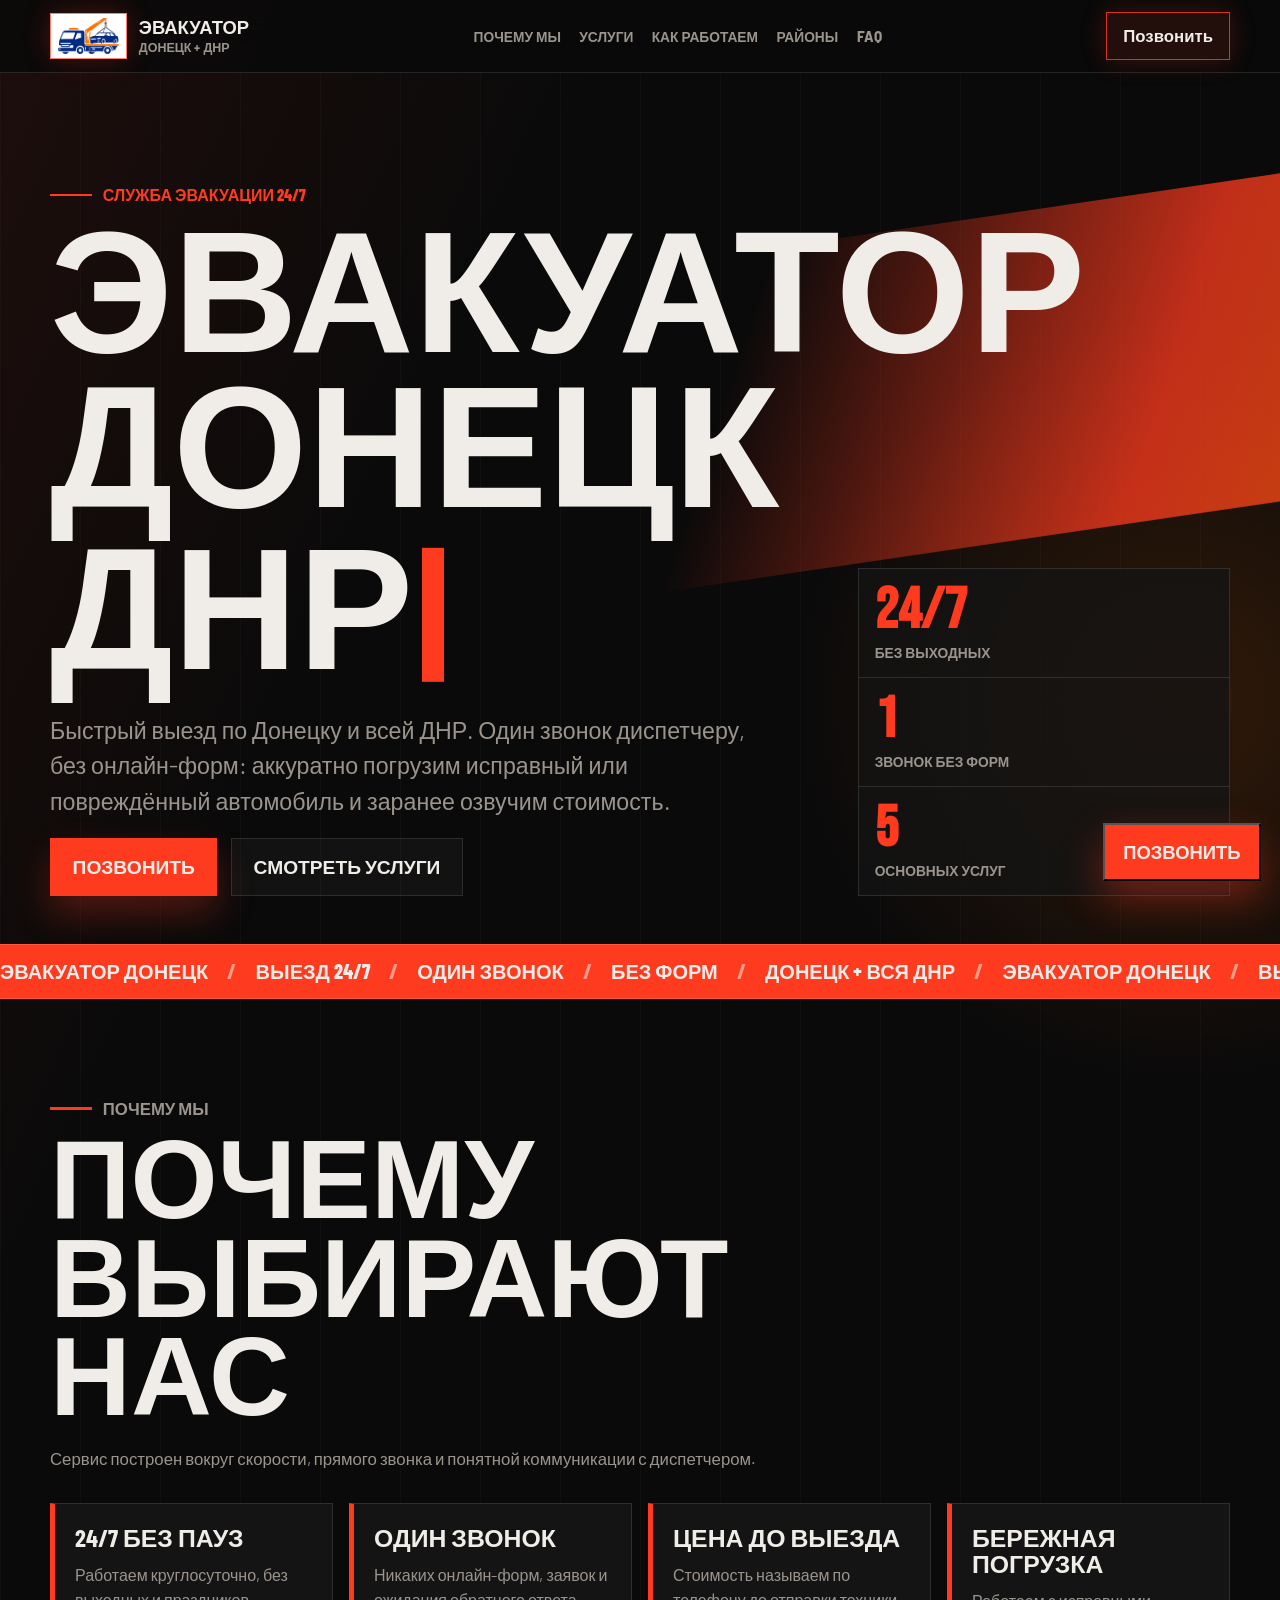
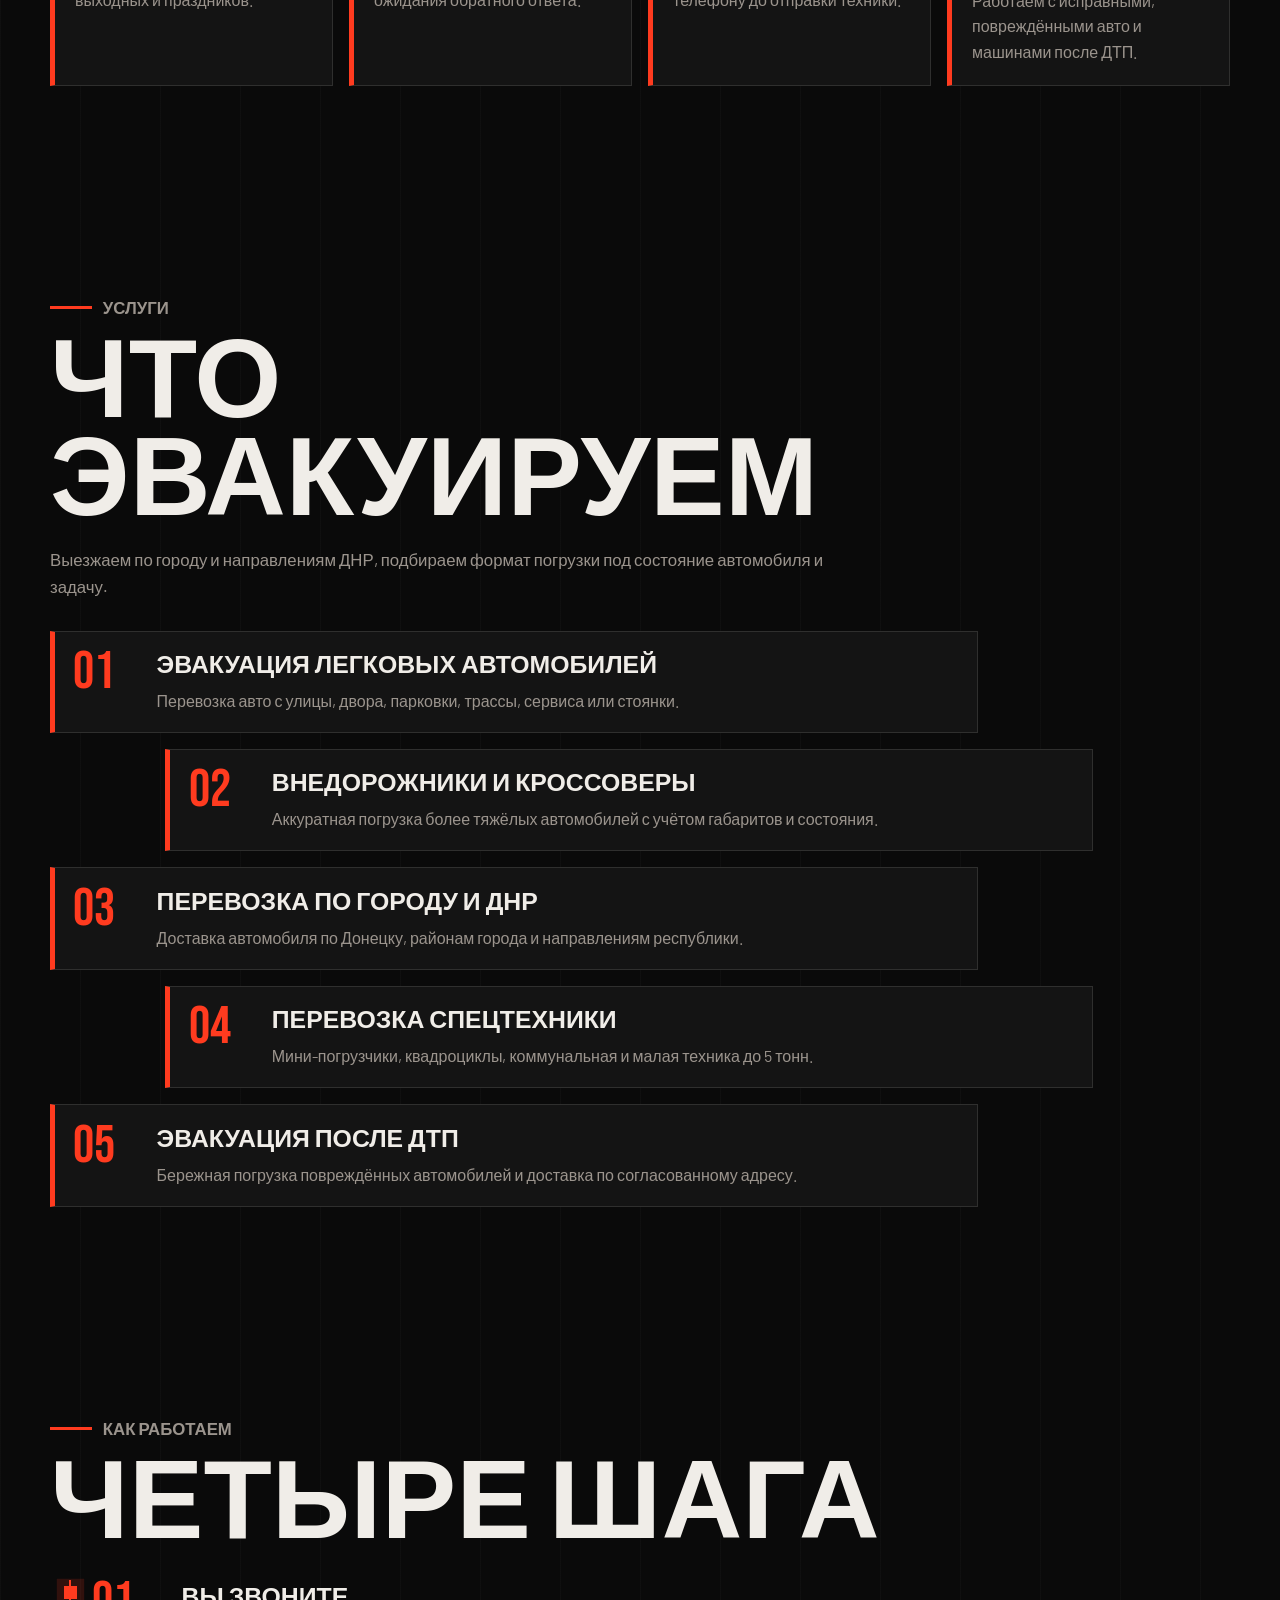
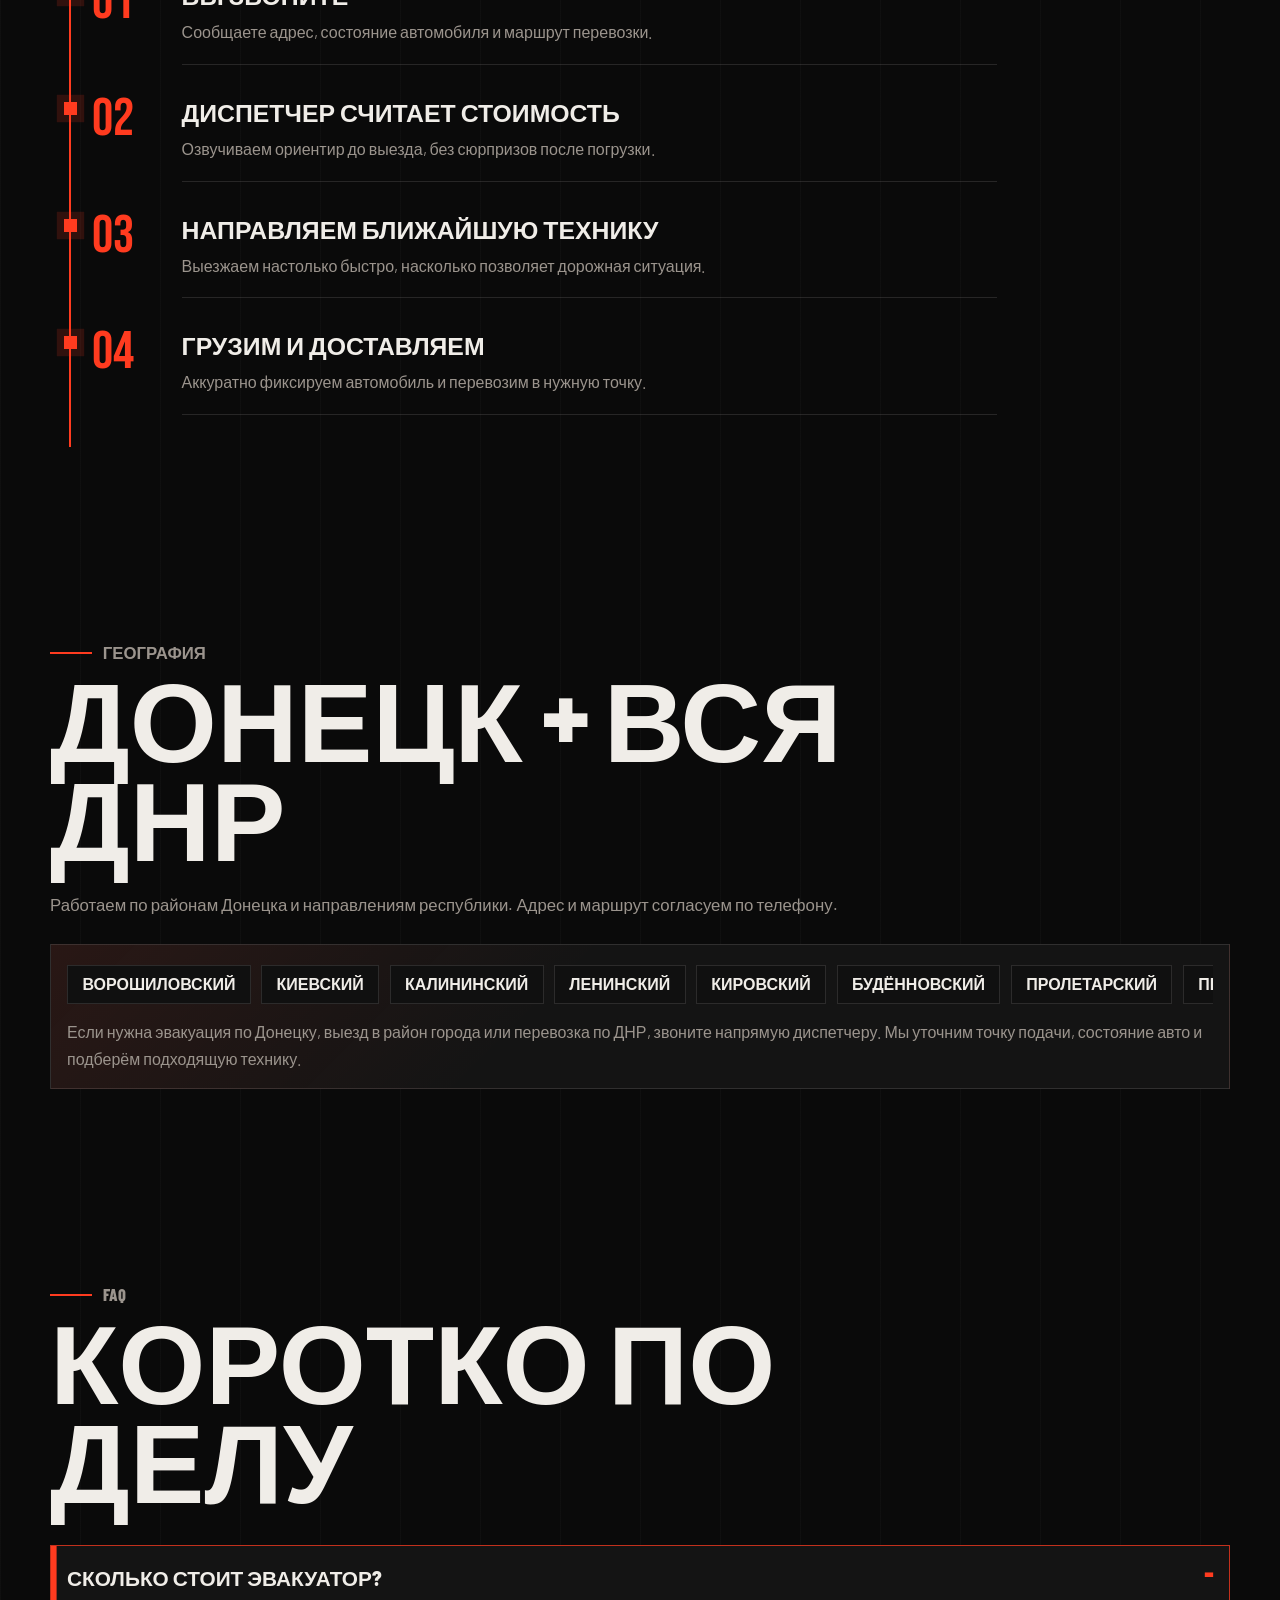
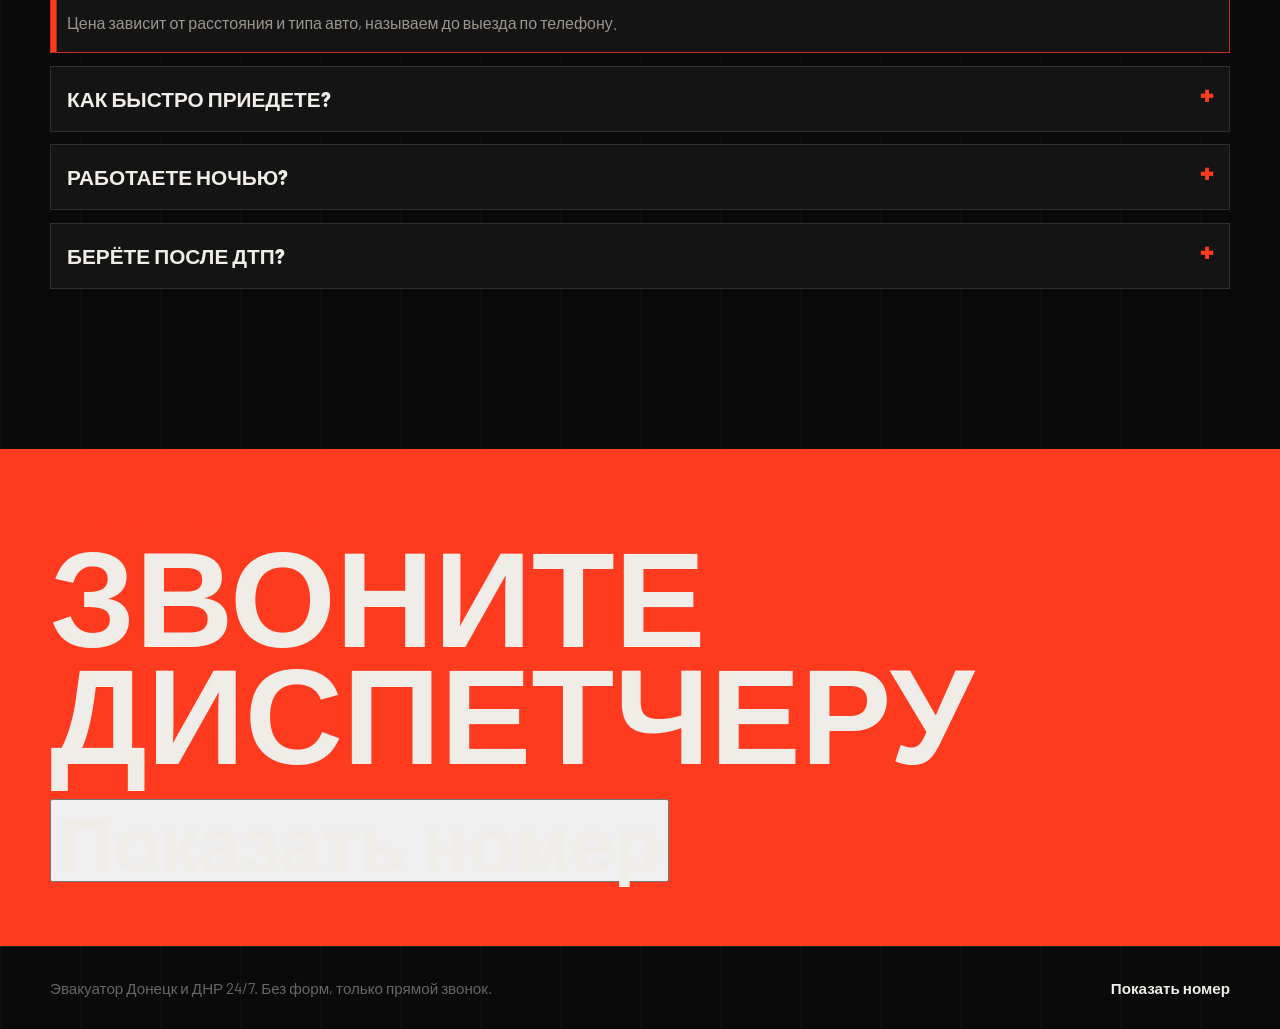
==== commit 6d307c77: "Add soft anti-click-fraud protection" ====
--- a/index.html
+++ b/index.html
@@ -1,23 +1,36 @@
 <!DOCTYPE html>
 <html lang="ru">
 <head>
+  <!-- Yandex.Metrika counter -->
+  <script type="text/javascript">
+      (function(m,e,t,r,i,k,a){
+          m[i]=m[i]||function(){(m[i].a=m[i].a||[]).push(arguments)};
+          m[i].l=1*new Date();
+          for (var j = 0; j < document.scripts.length; j++) {if (document.scripts[j].src === r) { return; }}
+          k=e.createElement(t),a=e.getElementsByTagName(t)[0],k.async=1,k.src=r,a.parentNode.insertBefore(k,a)
+      })(window, document,'script','https://mc.yandex.ru/metrika/tag.js?id=109136230', 'ym');
+
+      ym(109136230, 'init', {ssr:true, webvisor:true, clickmap:true, ecommerce:"dataLayer", referrer: document.referrer, url: location.href, accurateTrackBounce:true, trackLinks:true});
+  </script>
+  <noscript><div><img src="https://mc.yandex.ru/watch/109136230" style="position:absolute; left:-9999px;" alt="" /></div></noscript>
+  <!-- /Yandex.Metrika counter -->
   <meta charset="UTF-8">
   <meta name="viewport" content="width=device-width, initial-scale=1.0">
-  <title>Эвакуатор Донецк и ДНР 24/7 | +7 (949) 499-94-45</title>
-  <meta name="description" content="Эвакуатор в Донецке и по всей ДНР 24/7. Легковые авто, кроссоверы, спецтехника до 5 тонн, эвакуация после ДТП. Один звонок: +7 (949) 499-94-45.">
+  <title>Эвакуатор Донецк и ДНР 24/7</title>
+  <meta name="description" content="Эвакуатор в Донецке и по всей ДНР 24/7. Легковые авто, кроссоверы, спецтехника до 5 тонн, эвакуация после ДТП. Один звонок: Показать номер.">
   <meta name="robots" content="index,follow">
   <meta name="theme-color" content="#0a0a0a">
   <link rel="canonical" href="https://evakuatordn.ru/">
   <meta property="og:locale" content="ru_RU">
   <meta property="og:type" content="website">
   <meta property="og:title" content="Эвакуатор Донецк и ДНР 24/7">
-  <meta property="og:description" content="Быстрый выезд, честная стоимость до выезда, аккуратная погрузка. Телефон: +7 (949) 499-94-45.">
+  <meta property="og:description" content="Быстрый выезд, честная стоимость до выезда, аккуратная погрузка. Телефон: Показать номер.">
   <meta property="og:url" content="https://evakuatordn.ru/">
   <meta property="og:site_name" content="Эвакуатор Донецк и ДНР">
   <meta property="og:image" content="assets/client-logo.png">
   <meta name="twitter:card" content="summary">
   <meta name="twitter:title" content="Эвакуатор Донецк и ДНР 24/7">
-  <meta name="twitter:description" content="Один звонок, без форм и заявок. +7 (949) 499-94-45.">
+  <meta name="twitter:description" content="Один звонок, без форм и заявок. Показать номер.">
   <link rel="icon" href="favicon.ico" sizes="any">
   <link rel="shortcut icon" href="favicon.ico" type="image/x-icon">
   <link rel="icon" type="image/png" sizes="120x120" href="favicon-120x120.png">
@@ -34,7 +47,6 @@
       "@context": "https://schema.org",
       "@type": "LocalBusiness",
       "name": "Эвакуатор Донецк и ДНР 24/7",
-      "telephone": "+79494999445",
       "areaServed": ["Донецк", "ДНР"],
       "openingHours": "Mo-Su 00:00-23:59",
       "description": "Круглосуточная служба эвакуации автомобилей в Донецке и по всей ДНР.",
@@ -97,6 +109,36 @@
 
     button {
       font: inherit;
+    }
+
+    button.phone-gate {
+      cursor: pointer;
+      text-align: center;
+    }
+
+    .phone-gate-status {
+      display: block;
+      margin-top: 0.25rem;
+      font-family: "Barlow", Arial, sans-serif;
+      font-size: 0.78rem;
+      font-weight: 700;
+      line-height: 1.2;
+      text-transform: none;
+      opacity: 0.88;
+    }
+
+    .phone-gate.is-blocked {
+      opacity: 0.72;
+    }
+
+    .footer-phone {
+      display: inline-flex;
+      width: max-content;
+      padding: 0;
+      border: 0;
+      background: transparent;
+      color: var(--text);
+      font-weight: 800;
     }
 
     p,
@@ -917,7 +959,7 @@
         <a href="#faq">FAQ</a>
       </nav>
 
-      <a class="call-link" href="tel:+79494999445">+7 (949) 499-94-45</a>
+      <button type="button" class="call-link phone-gate js-phone-gate" data-phone-gate="true" data-phone-label="call">Позвонить<span class="phone-gate-status" aria-live="polite"></span></button>
     </div>
   </header>
 
@@ -929,7 +971,7 @@
           <h1>Эвакуатор Донецк ДНР<span class="cursor" aria-hidden="true"></span></h1>
           <p class="hero-lead">Быстрый выезд по Донецку и всей ДНР. Один звонок диспетчеру, без онлайн-форм: аккуратно погрузим исправный или повреждённый автомобиль и заранее озвучим стоимость.</p>
           <div class="hero-actions">
-            <a class="btn btn-primary" href="tel:+79494999445">Позвонить сейчас</a>
+            <button type="button" class="btn btn-primary phone-gate js-phone-gate" data-phone-gate="true" data-phone-label="call">Позвонить<span class="phone-gate-status" aria-live="polite"></span></button>
             <a class="btn btn-secondary" href="#services">Смотреть услуги</a>
           </div>
         </div>
@@ -1157,7 +1199,7 @@
       <div class="wrap cta-inner">
         <p class="kicker">Нужен эвакуатор сейчас?</p>
         <h2>Звоните диспетчеру</h2>
-        <a class="final-phone" href="tel:+79494999445">+7 (949) 499-94-45</a>
+        <button type="button" class="final-phone phone-gate js-phone-gate" data-phone-gate="true" data-phone-label="show">Показать номер<span class="phone-gate-status" aria-live="polite"></span></button>
       </div>
     </section>
   </main>
@@ -1165,11 +1207,11 @@
   <footer class="site-footer">
     <div class="wrap footer-inner">
       <span>Эвакуатор Донецк и ДНР 24/7. Без форм, только прямой звонок.</span>
-      <a href="tel:+79494999445">+7 (949) 499-94-45</a>
+      <button type="button"  class="footer-phone phone-gate js-phone-gate" data-phone-gate="true" data-phone-label="show">Показать номер<span class="phone-gate-status" aria-live="polite"></span></button>
     </div>
   </footer>
 
-  <a class="mobile-call" href="tel:+79494999445">Позвонить: +7 (949) 499-94-45</a>
+  <button type="button" class="mobile-call phone-gate js-phone-gate" data-phone-gate="true" data-phone-label="call">Позвонить<span class="phone-gate-status" aria-live="polite"></span></button>
 
   <script>
     const revealItems = document.querySelectorAll(".reveal");
@@ -1200,5 +1242,6 @@
       });
     });
   </script>
+  <script src="antibot-phone.js" defer></script>
 </body>
 </html>
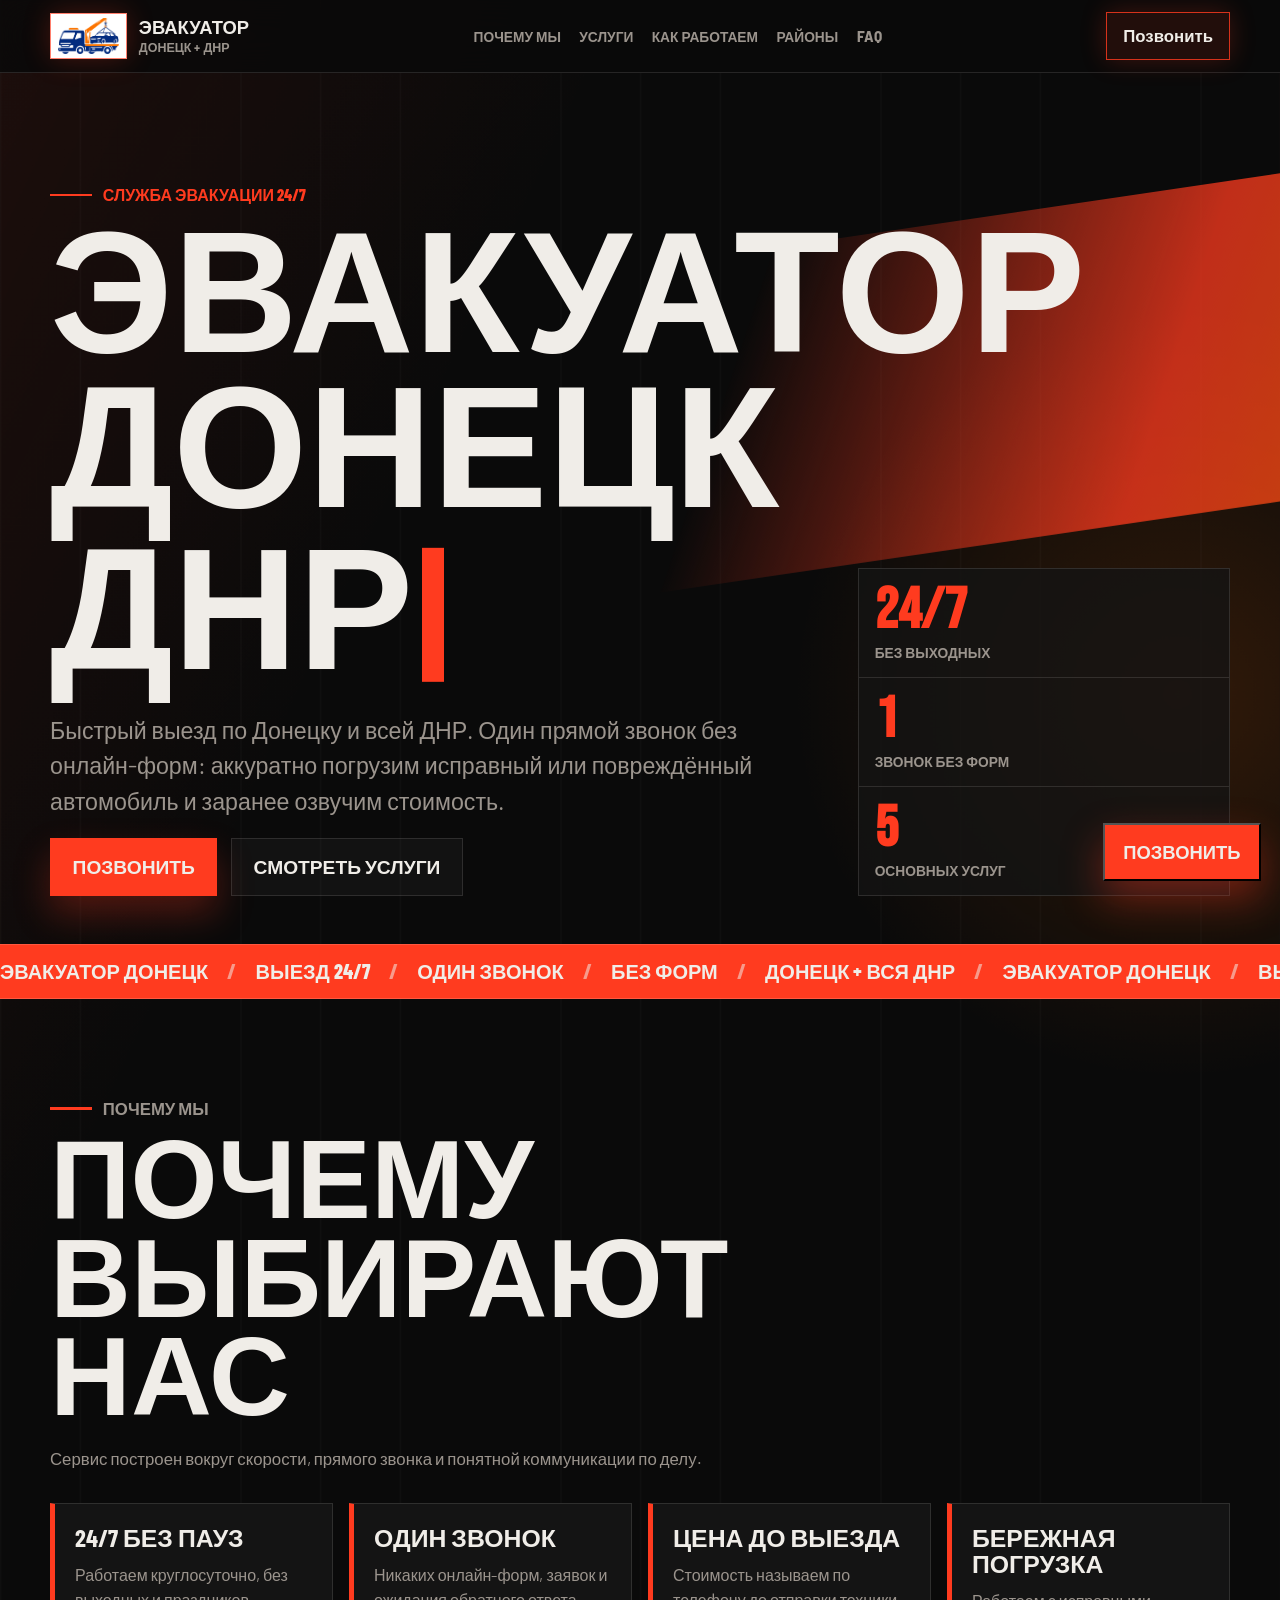
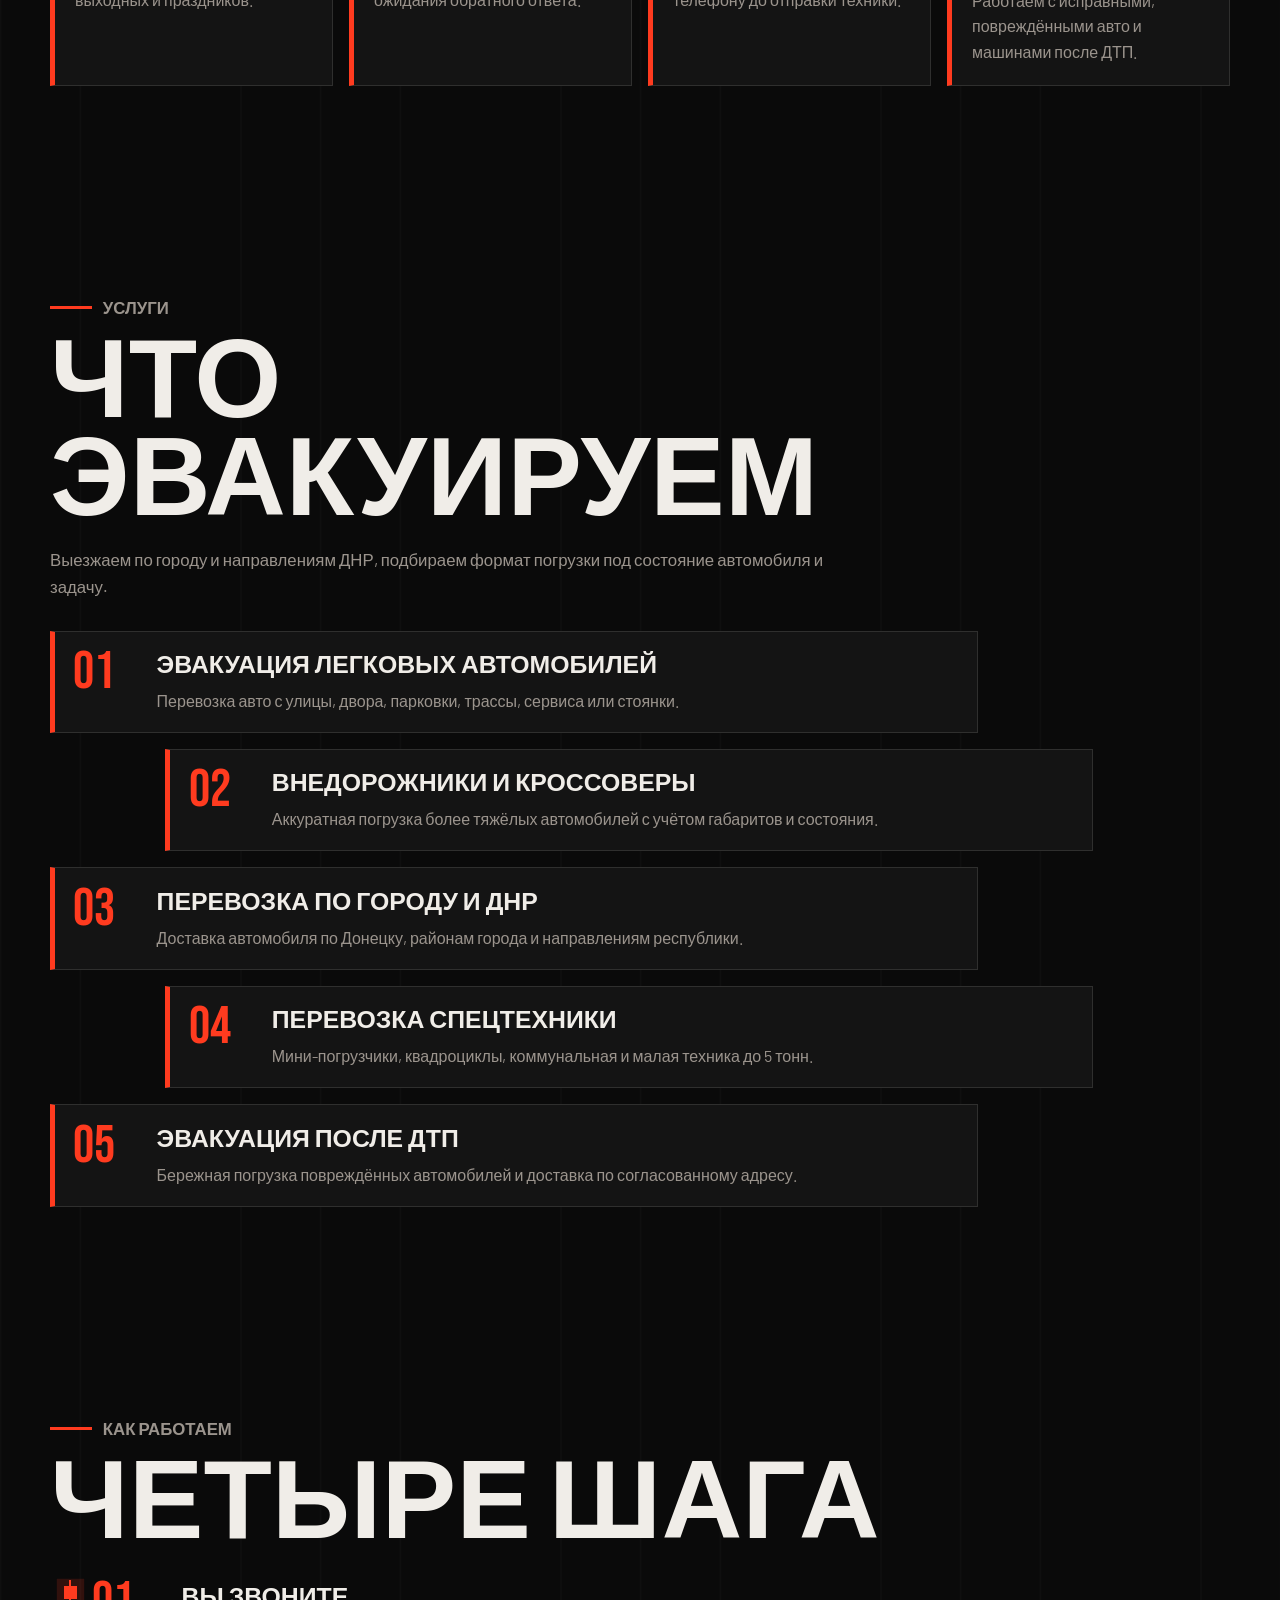
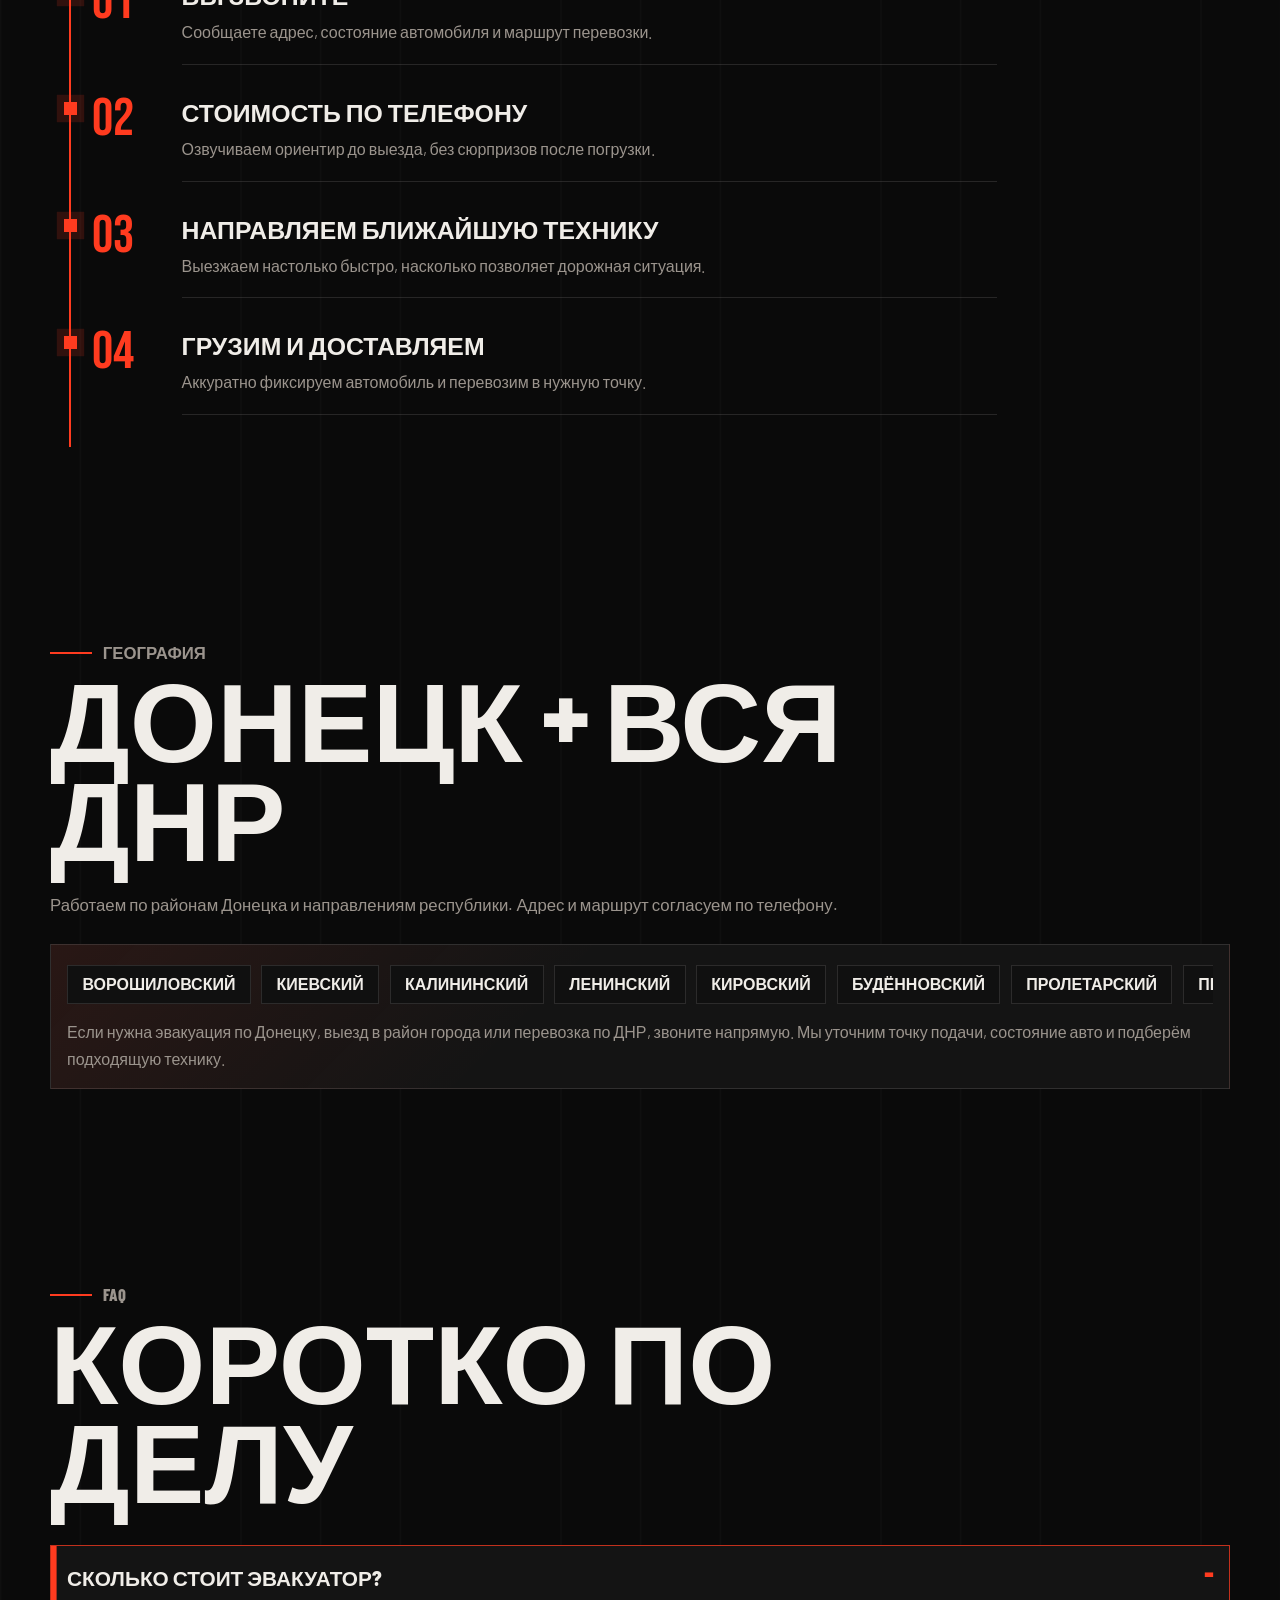
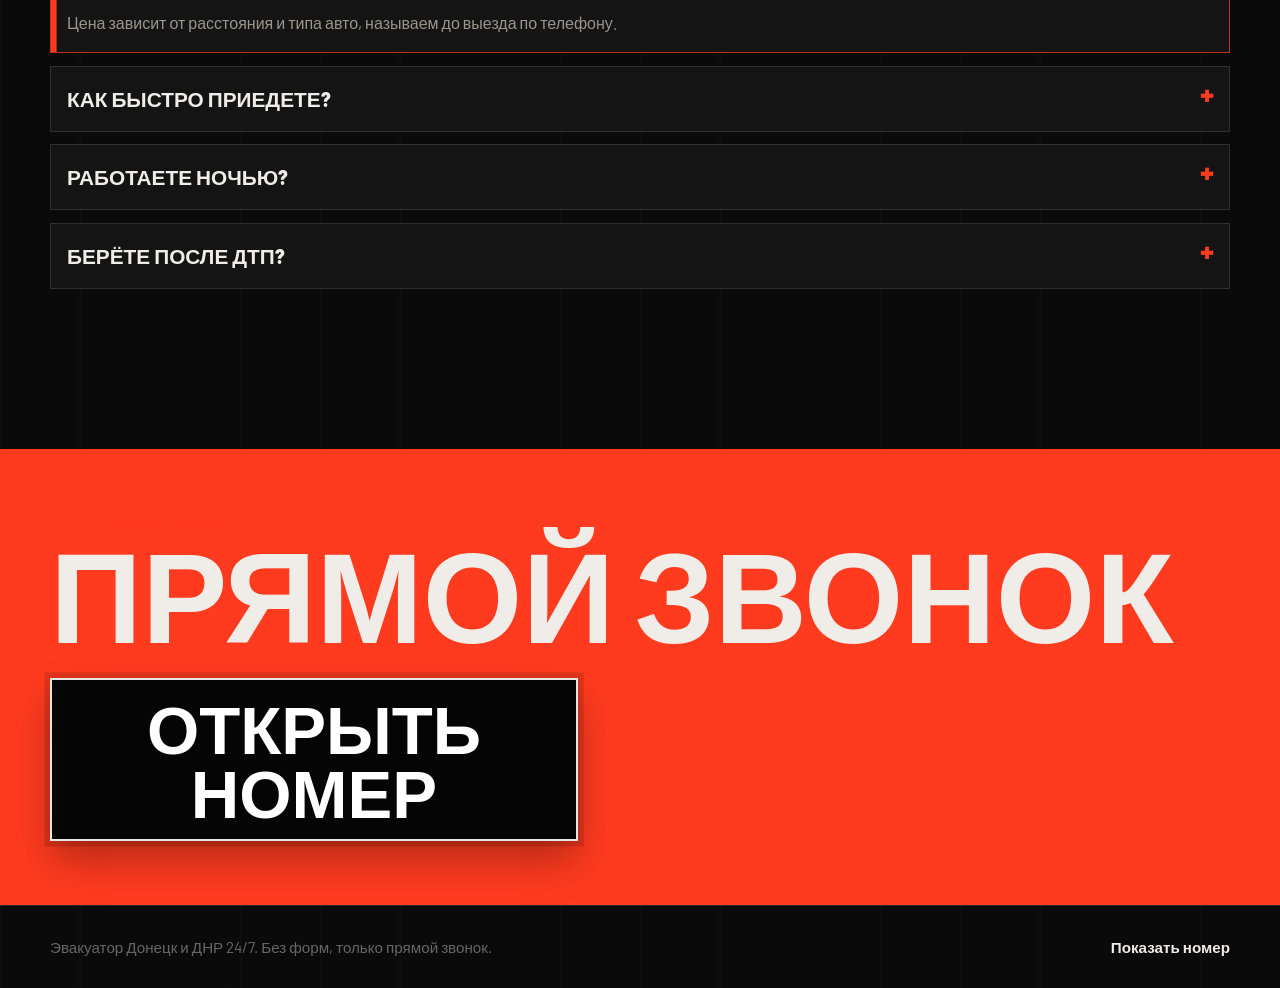
==== commit ab0c2026: "Improve final call CTA contrast" ====
--- a/index.html
+++ b/index.html
@@ -131,6 +131,32 @@
       opacity: 0.72;
     }
 
+    .phone-gate.is-pending {
+      cursor: wait;
+    }
+
+    .phone-gate-number {
+      display: inline-flex;
+      align-items: baseline;
+      justify-content: center;
+      flex-wrap: nowrap;
+      white-space: nowrap;
+    }
+
+    .phone-gate-number.is-animating {
+      gap: 0.01em;
+    }
+
+    .phone-gate-char {
+      display: inline-block;
+      min-width: 0.28em;
+      opacity: 0;
+      transform: translateY(0.45em) scale(0.92);
+      filter: blur(0.25em);
+      animation: phoneCharReveal 0.48s ease-out forwards;
+      animation-delay: var(--phone-char-delay, 0ms);
+    }
+
     .footer-phone {
       display: inline-flex;
       width: max-content;
@@ -690,21 +716,46 @@
 
     .final-cta h2 {
       font-family: "Bebas Neue", Impact, sans-serif;
-      font-size: clamp(3.2rem, 14vw, 8.5rem);
-      line-height: 0.86;
+      font-size: clamp(3.2rem, 13vw, 8rem);
+      line-height: 0.88;
       text-transform: uppercase;
     }
 
     .final-phone {
       display: inline-flex;
-      width: max-content;
-      max-width: 100%;
-      color: var(--text);
+      align-items: center;
+      justify-content: center;
+      width: min(100%, 33rem);
+      min-height: 5.35rem;
+      padding: 1rem 1.25rem;
+      border: 2px solid rgba(255, 255, 255, 0.9);
+      background: #050505;
+      color: #ffffff;
       font-family: "Barlow Condensed", Arial, sans-serif;
-      font-size: clamp(2rem, 8vw, 4.8rem);
+      font-size: clamp(1.75rem, 7vw, 4.2rem);
       font-weight: 800;
-      line-height: 1;
-      overflow-wrap: anywhere;
+      line-height: 0.95;
+      text-align: center;
+      text-transform: uppercase;
+      box-shadow:
+        0 0 0 0.35rem rgba(5, 5, 5, 0.12),
+        0 1.25rem 2.4rem rgba(0, 0, 0, 0.28);
+      transition: transform 0.2s ease, box-shadow 0.2s ease, background 0.2s ease;
+    }
+
+    .final-phone:hover,
+    .final-phone:focus-visible {
+      transform: translateY(-2px);
+      background: #121212;
+      box-shadow:
+        0 0 0 0.35rem rgba(255, 255, 255, 0.13),
+        0 1.45rem 2.7rem rgba(0, 0, 0, 0.34);
+    }
+
+    .final-phone .phone-gate-number {
+      width: 100%;
+      color: #ffffff;
+      text-shadow: 0 0.08rem 0.3rem rgba(0, 0, 0, 0.45);
     }
 
     .site-footer {
@@ -768,6 +819,14 @@
       }
     }
 
+    @keyframes phoneCharReveal {
+      to {
+        opacity: 1;
+        transform: translateY(0) scale(1);
+        filter: blur(0);
+      }
+    }
+
     @keyframes blink {
       0%,
       48% {
@@ -969,7 +1028,7 @@
         <div class="hero-copy">
           <p class="kicker">Служба эвакуации 24/7</p>
           <h1>Эвакуатор Донецк ДНР<span class="cursor" aria-hidden="true"></span></h1>
-          <p class="hero-lead">Быстрый выезд по Донецку и всей ДНР. Один звонок диспетчеру, без онлайн-форм: аккуратно погрузим исправный или повреждённый автомобиль и заранее озвучим стоимость.</p>
+          <p class="hero-lead">Быстрый выезд по Донецку и всей ДНР. Один прямой звонок без онлайн-форм: аккуратно погрузим исправный или повреждённый автомобиль и заранее озвучим стоимость.</p>
           <div class="hero-actions">
             <button type="button" class="btn btn-primary phone-gate js-phone-gate" data-phone-gate="true" data-phone-label="call">Позвонить<span class="phone-gate-status" aria-live="polite"></span></button>
             <a class="btn btn-secondary" href="#services">Смотреть услуги</a>
@@ -1031,7 +1090,7 @@
         <div class="section-head">
           <p class="kicker">Почему мы</p>
           <h2>Почему выбирают нас</h2>
-          <p>Сервис построен вокруг скорости, прямого звонка и понятной коммуникации с диспетчером.</p>
+          <p>Сервис построен вокруг скорости, прямого звонка и понятной коммуникации по делу.</p>
         </div>
 
         <div class="why-row">
@@ -1121,7 +1180,7 @@
           <article class="timeline-item">
             <span class="timeline-num">02</span>
             <div class="timeline-copy">
-              <h3>Диспетчер считает стоимость</h3>
+              <h3>Стоимость по телефону</h3>
               <p>Озвучиваем ориентир до выезда, без сюрпризов после погрузки.</p>
             </div>
           </article>
@@ -1162,7 +1221,7 @@
             <span>Пролетарский</span>
             <span>Петровский</span>
           </div>
-          <p>Если нужна эвакуация по Донецку, выезд в район города или перевозка по ДНР, звоните напрямую диспетчеру. Мы уточним точку подачи, состояние авто и подберём подходящую технику.</p>
+          <p>Если нужна эвакуация по Донецку, выезд в район города или перевозка по ДНР, звоните напрямую. Мы уточним точку подачи, состояние авто и подберём подходящую технику.</p>
         </div>
       </div>
     </section>
@@ -1198,8 +1257,8 @@
     <section id="cta" class="final-cta">
       <div class="wrap cta-inner">
         <p class="kicker">Нужен эвакуатор сейчас?</p>
-        <h2>Звоните диспетчеру</h2>
-        <button type="button" class="final-phone phone-gate js-phone-gate" data-phone-gate="true" data-phone-label="show">Показать номер<span class="phone-gate-status" aria-live="polite"></span></button>
+        <h2>Прямой звонок</h2>
+        <button type="button" class="final-phone phone-gate js-phone-gate" data-phone-gate="true" data-phone-label="show">Открыть номер<span class="phone-gate-status" aria-live="polite"></span></button>
       </div>
     </section>
   </main>
@@ -1242,6 +1301,6 @@
       });
     });
   </script>
-  <script src="antibot-phone.js" defer></script>
+  <script src="antibot-phone.js?v=20260529-phone-reveal" defer></script>
 </body>
 </html>
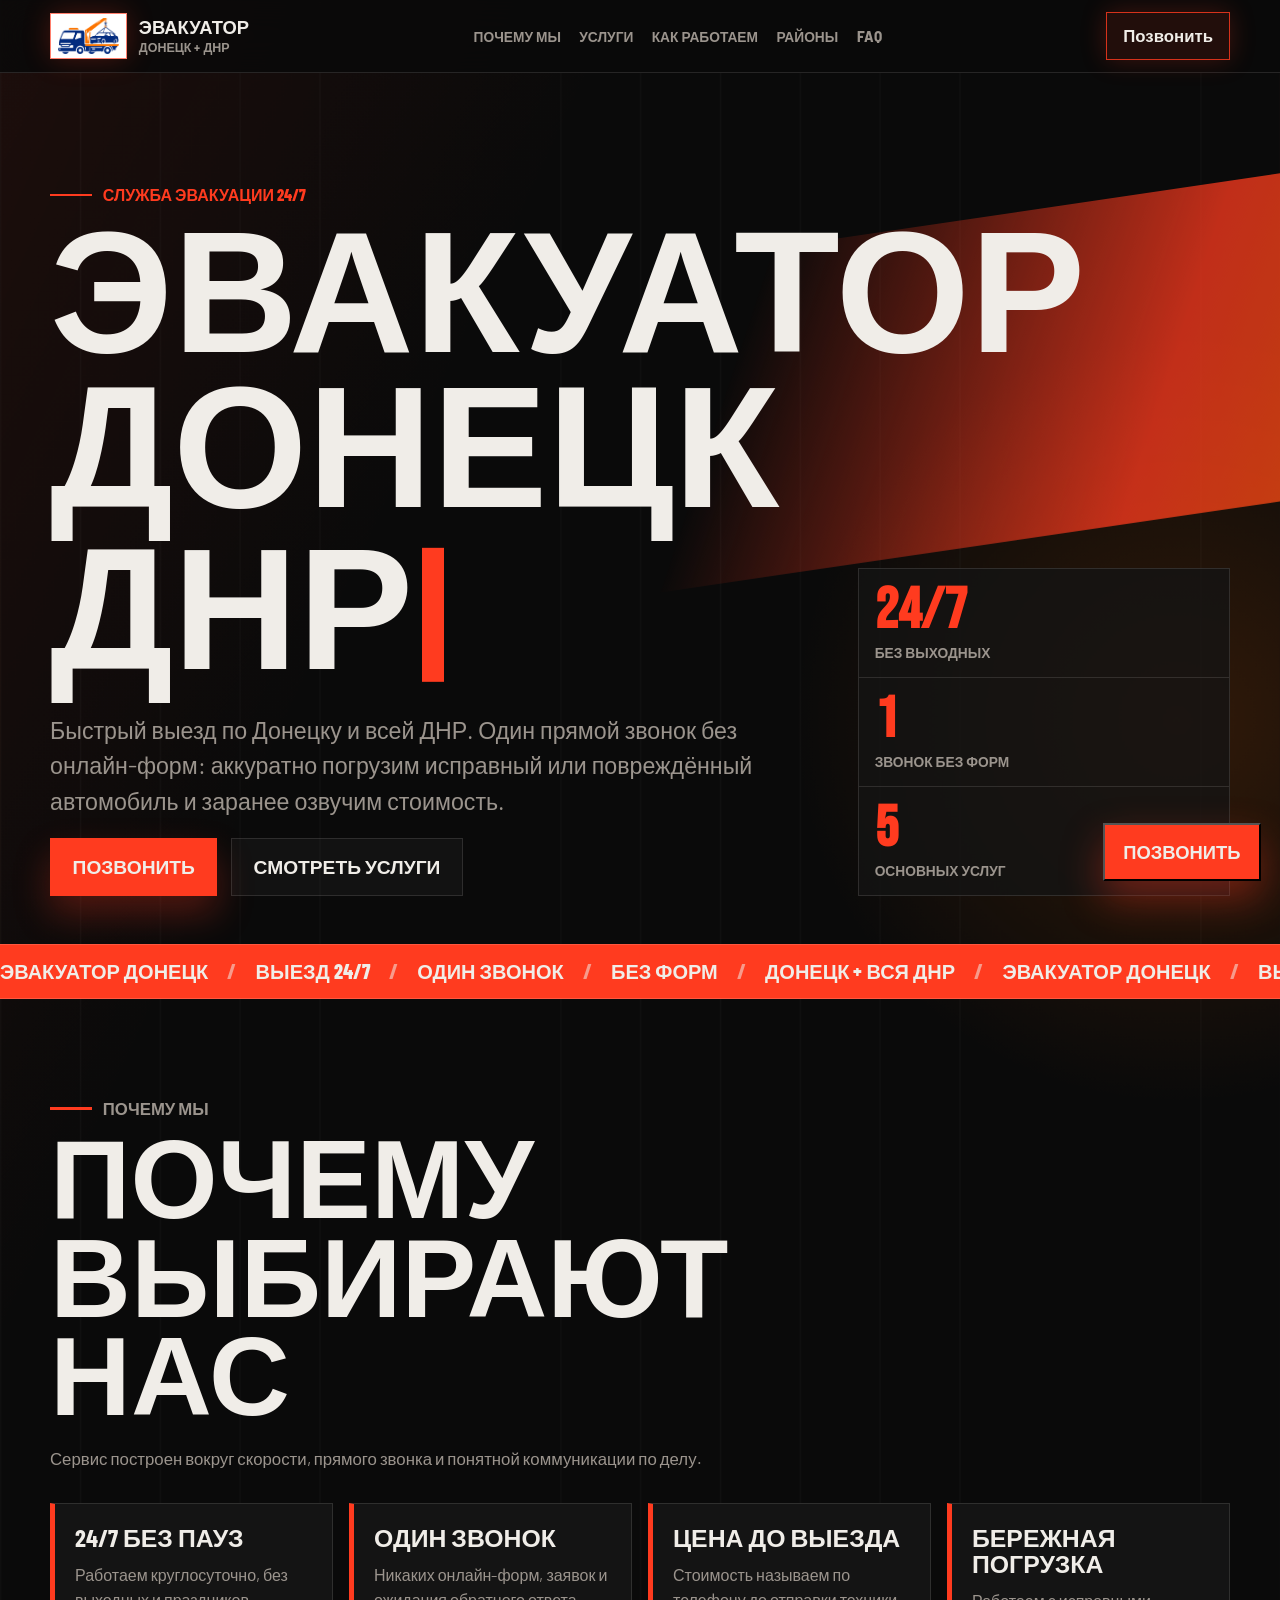
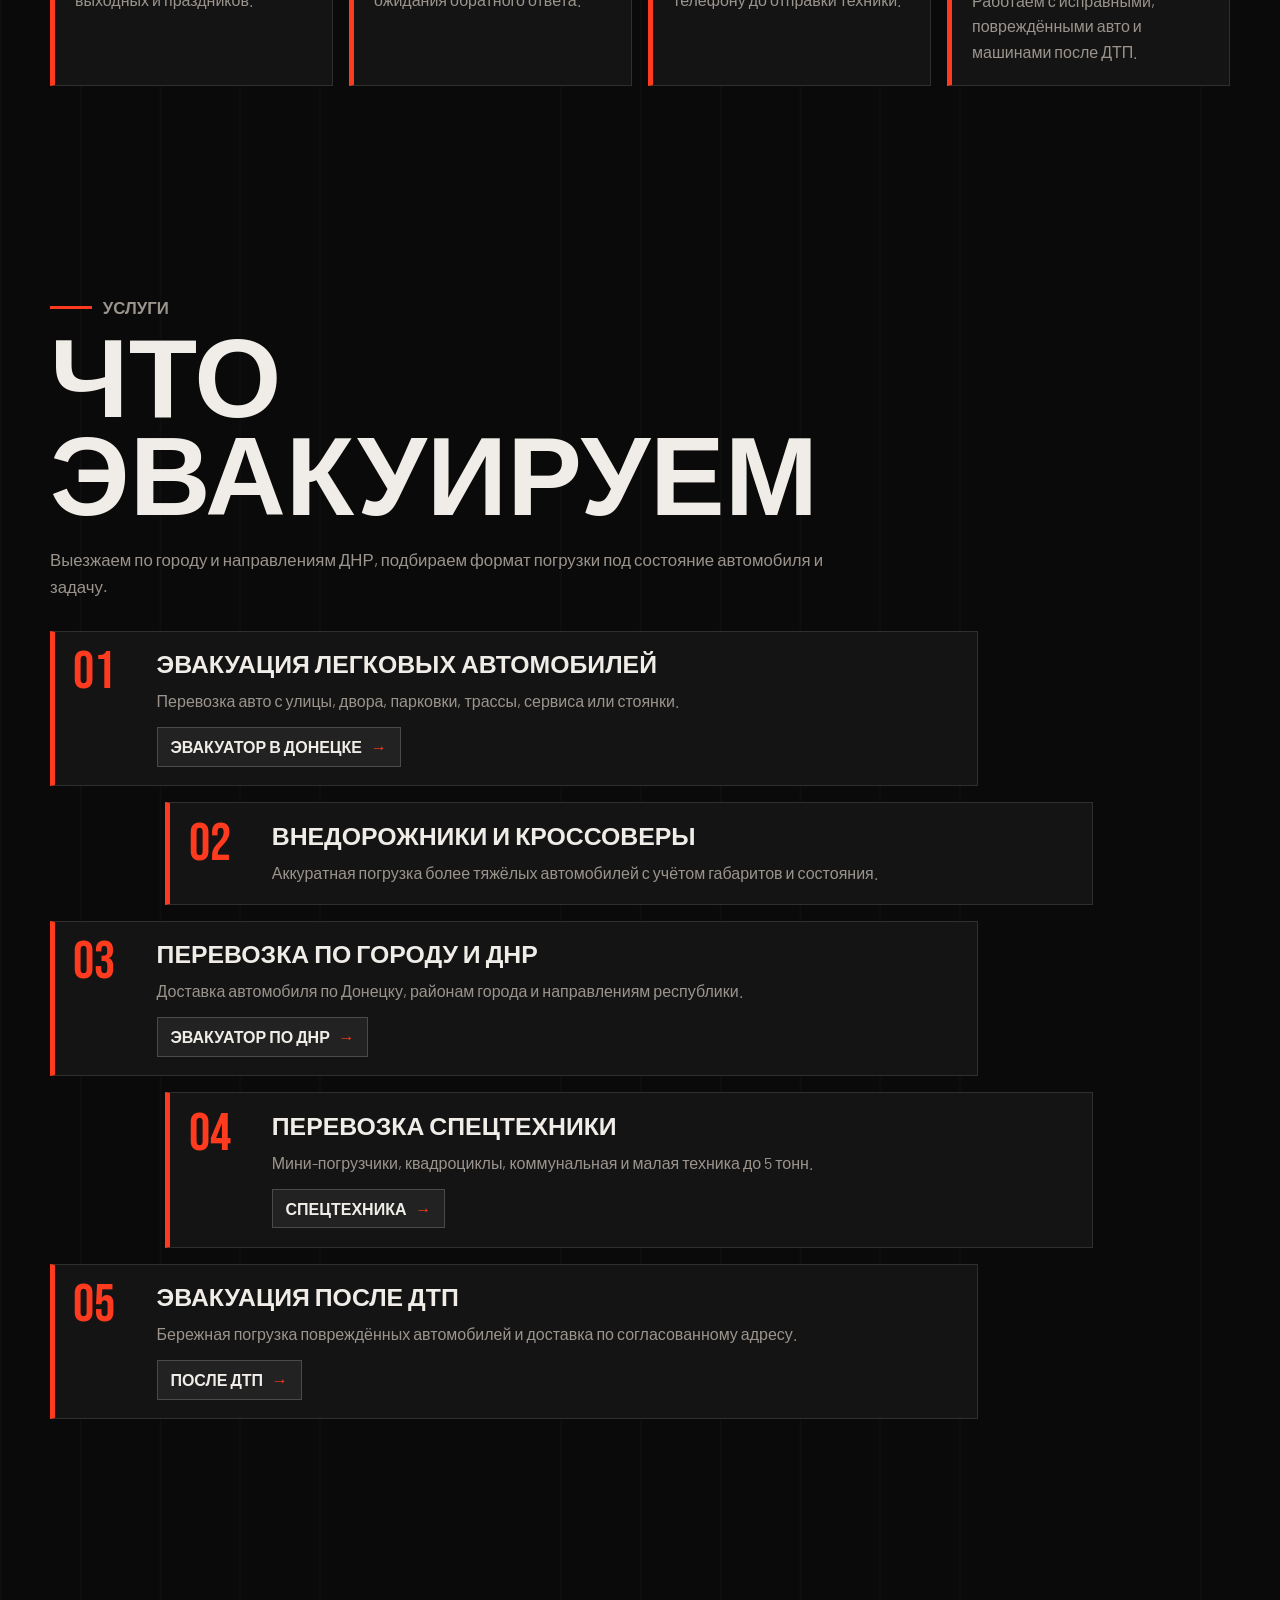
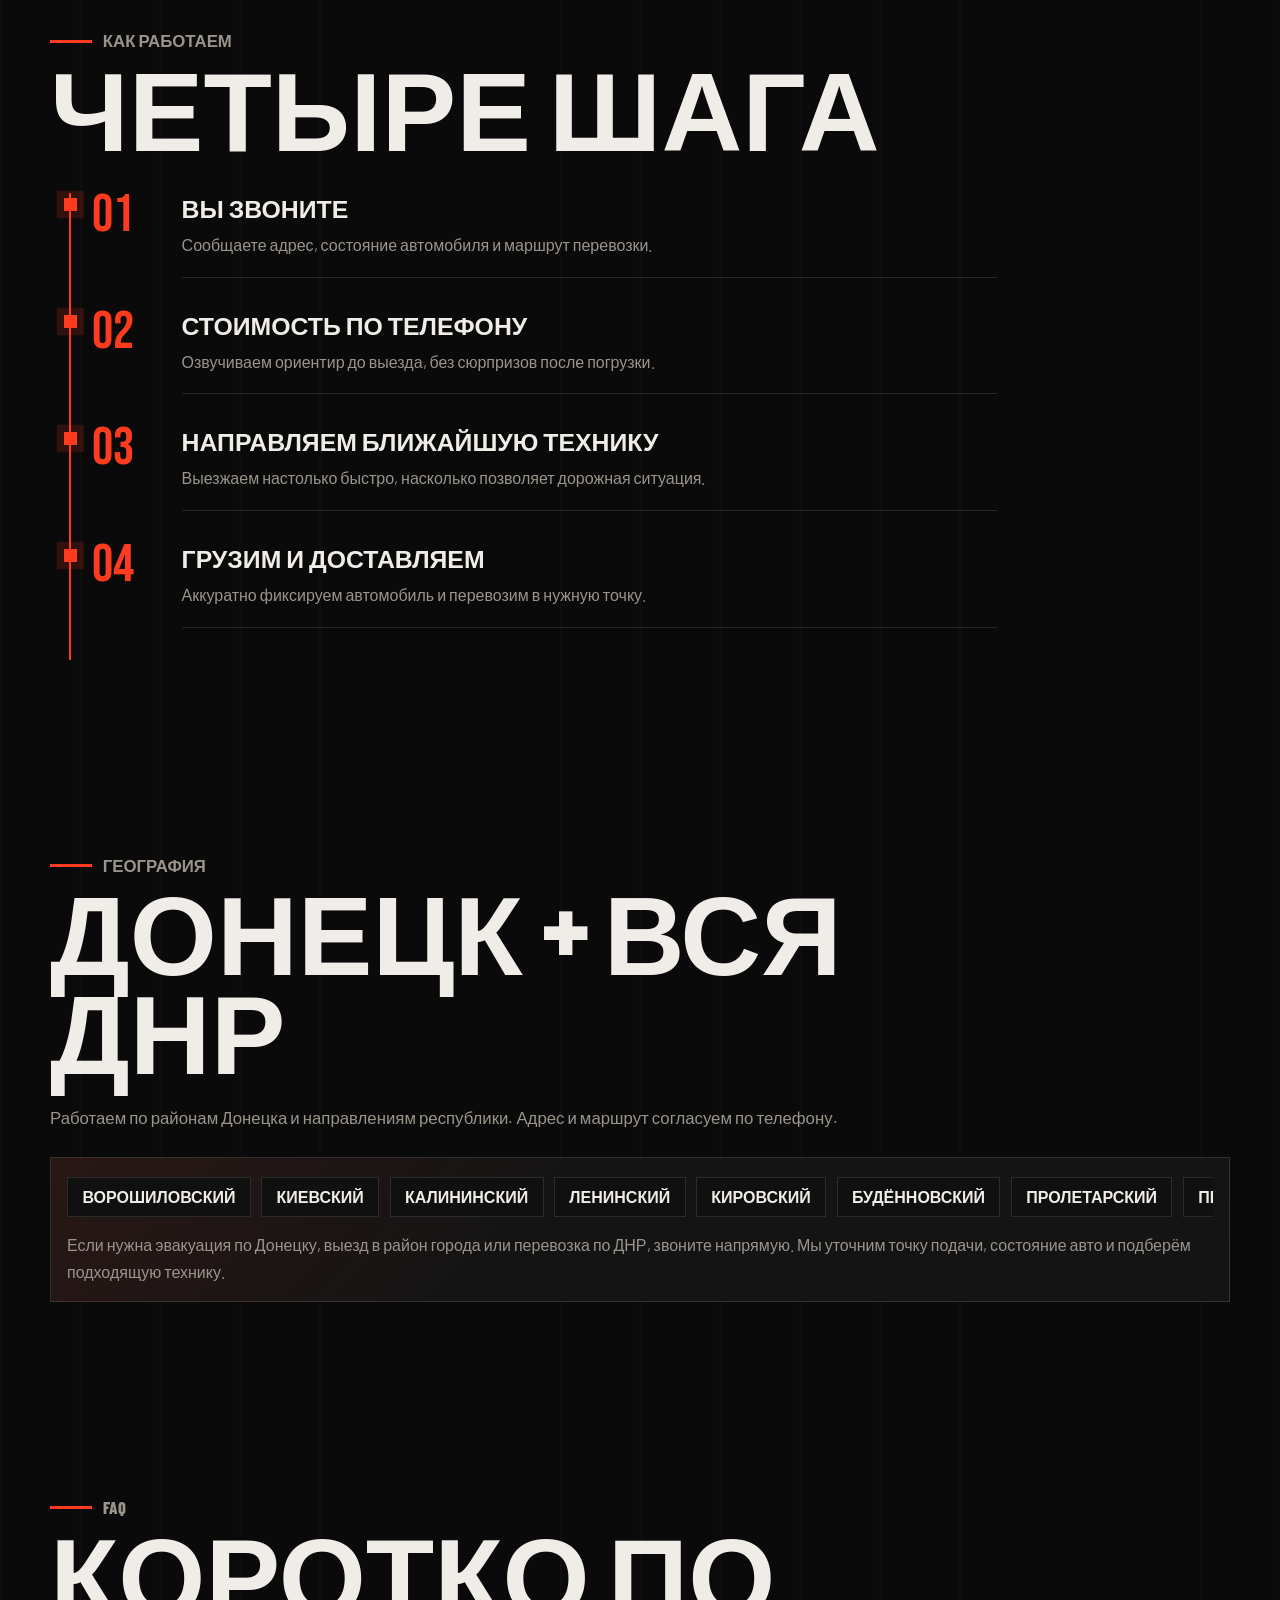
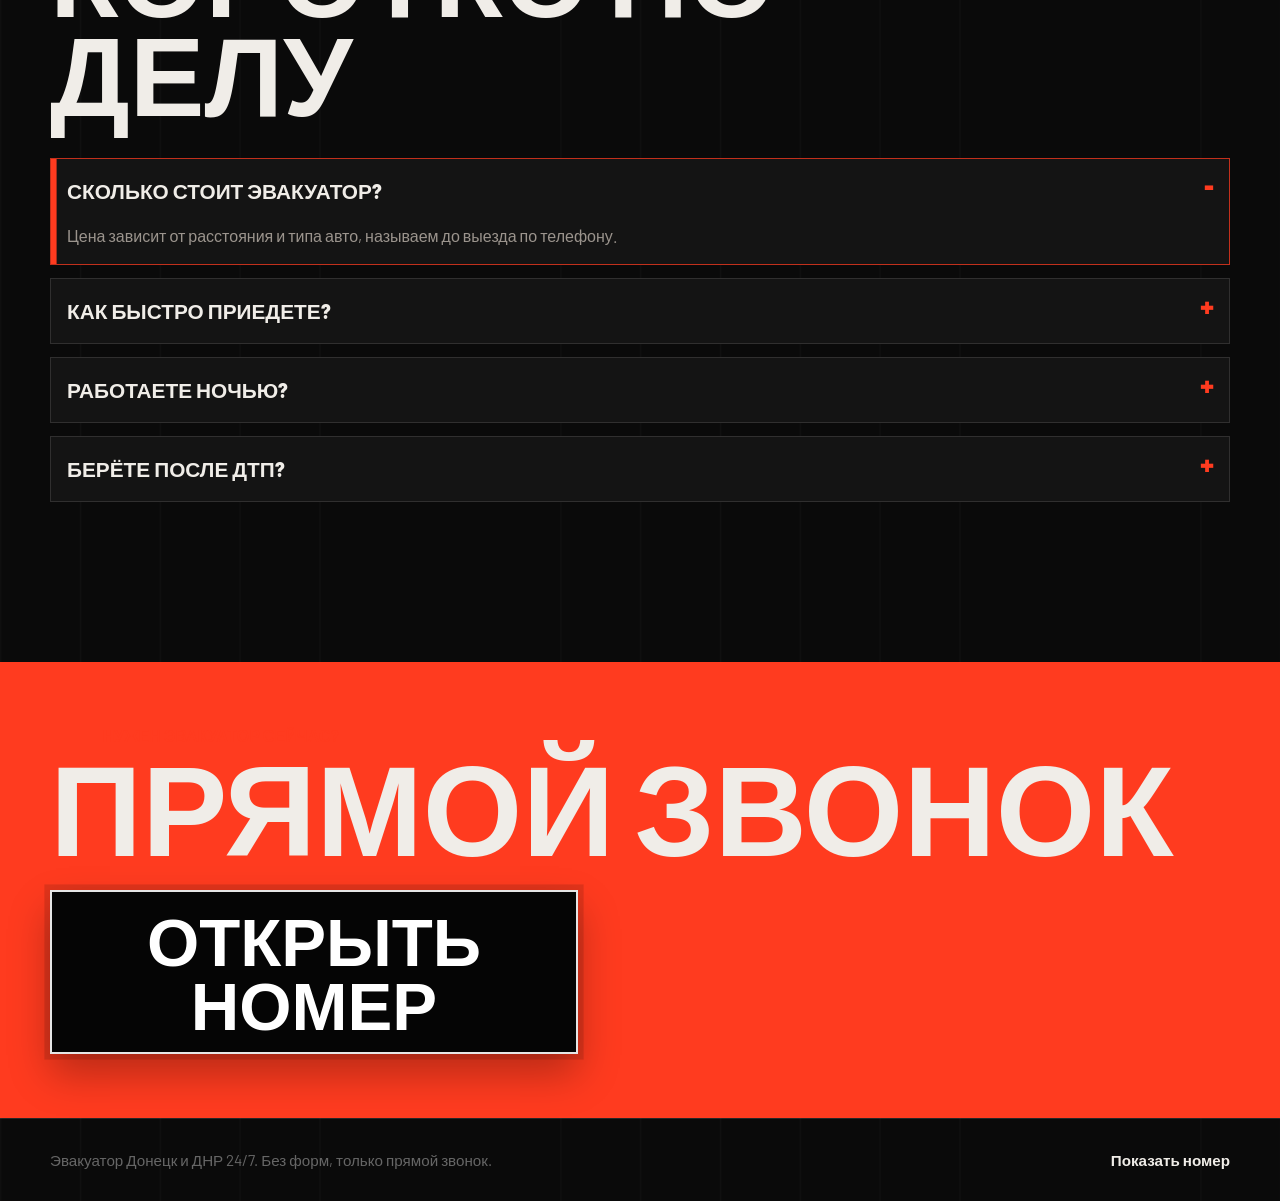
==== commit 2cd8a66b: "Restyle SEO pages and link from services" ====
--- a/index.html
+++ b/index.html
@@ -557,6 +557,36 @@
       line-height: 1.6;
     }
 
+    .service-link {
+      display: inline-flex;
+      align-items: center;
+      width: max-content;
+      max-width: 100%;
+      margin-top: 0.85rem;
+      padding: 0.55rem 0.8rem;
+      border: 1px solid rgba(255, 255, 255, 0.18);
+      background: rgba(255, 255, 255, 0.06);
+      color: var(--text);
+      font-family: "Barlow Condensed", Arial, sans-serif;
+      font-size: 1rem;
+      font-weight: 800;
+      text-transform: uppercase;
+      transition: transform 0.2s ease, border-color 0.2s ease, background 0.2s ease;
+    }
+
+    .service-link:hover,
+    .service-link:focus-visible {
+      transform: translateX(0.25rem);
+      border-color: var(--red);
+      background: rgba(255, 59, 31, 0.15);
+    }
+
+    .service-link::after {
+      content: "→";
+      margin-left: 0.55rem;
+      color: var(--red);
+    }
+
     .service-card {
       display: grid;
       grid-template-columns: 4.2rem minmax(0, 1fr);
@@ -1128,6 +1158,7 @@
             <div>
               <h3>Эвакуация легковых автомобилей</h3>
               <p>Перевозка авто с улицы, двора, парковки, трассы, сервиса или стоянки.</p>
+              <a class="service-link" href="evakuator-donetsk.html">Эвакуатор в Донецке</a>
             </div>
           </article>
           <article class="service-card">
@@ -1142,6 +1173,7 @@
             <div>
               <h3>Перевозка по городу и ДНР</h3>
               <p>Доставка автомобиля по Донецку, районам города и направлениям республики.</p>
+              <a class="service-link" href="evakuator-dnr.html">Эвакуатор по ДНР</a>
             </div>
           </article>
           <article class="service-card">
@@ -1149,6 +1181,7 @@
             <div>
               <h3>Перевозка спецтехники</h3>
               <p>Мини-погрузчики, квадроциклы, коммунальная и малая техника до 5 тонн.</p>
+              <a class="service-link" href="perevozka-spectehniki-dnr.html">Спецтехника</a>
             </div>
           </article>
           <article class="service-card">
@@ -1156,6 +1189,7 @@
             <div>
               <h3>Эвакуация после ДТП</h3>
               <p>Бережная погрузка повреждённых автомобилей и доставка по согласованному адресу.</p>
+              <a class="service-link" href="evakuator-posle-dtp-donetsk.html">После ДТП</a>
             </div>
           </article>
         </div>
